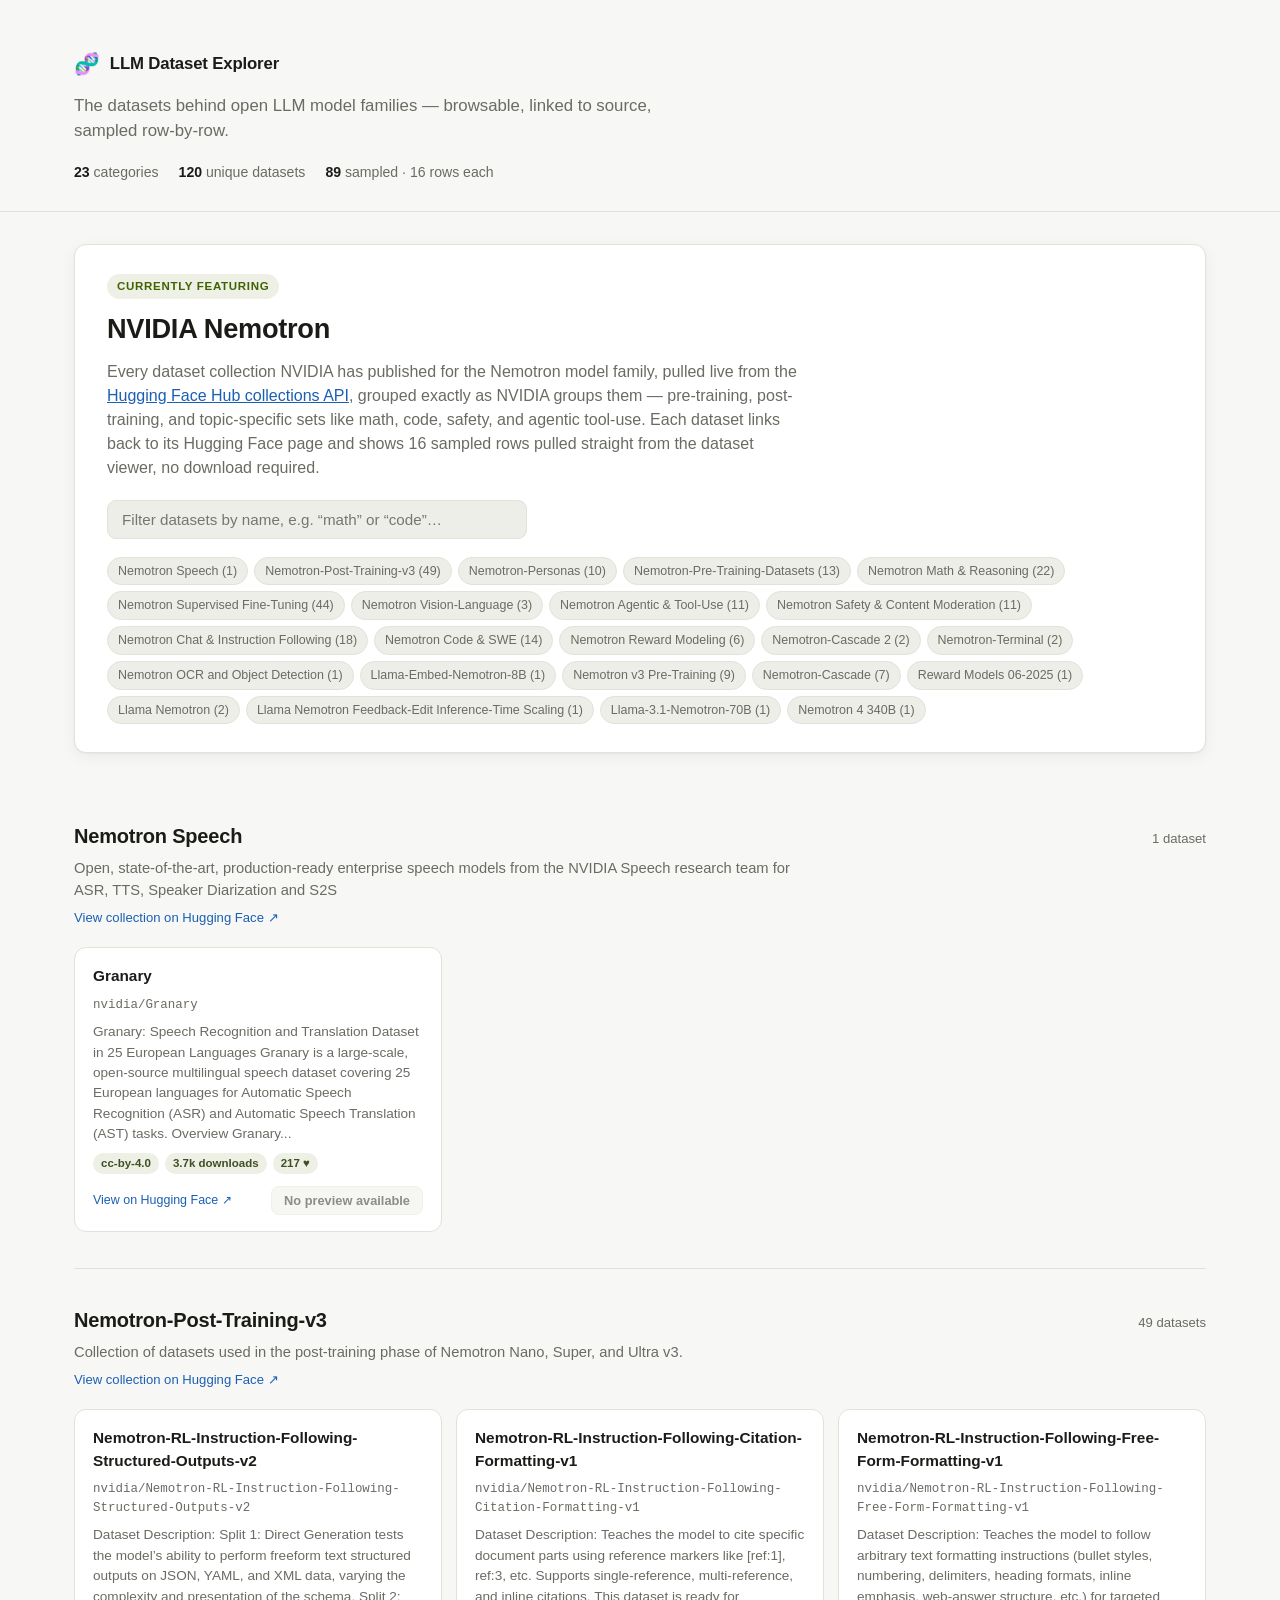
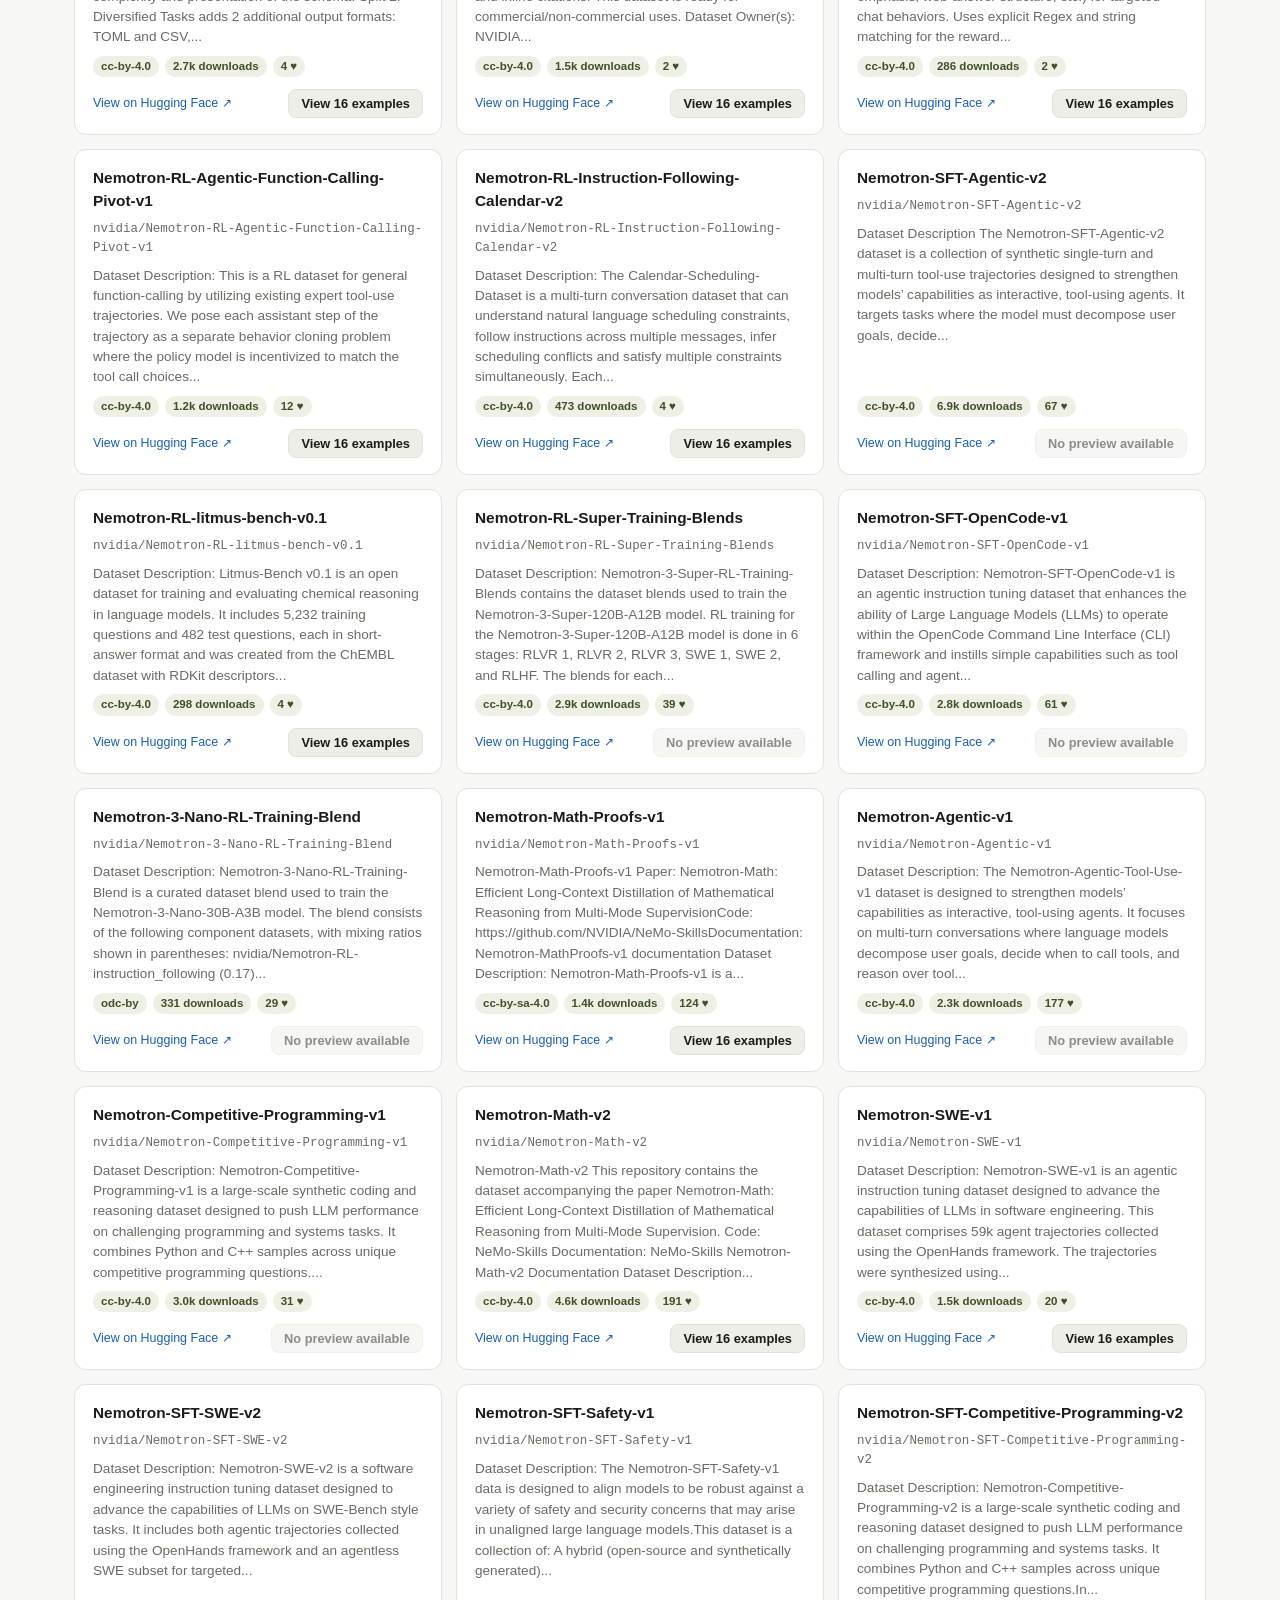
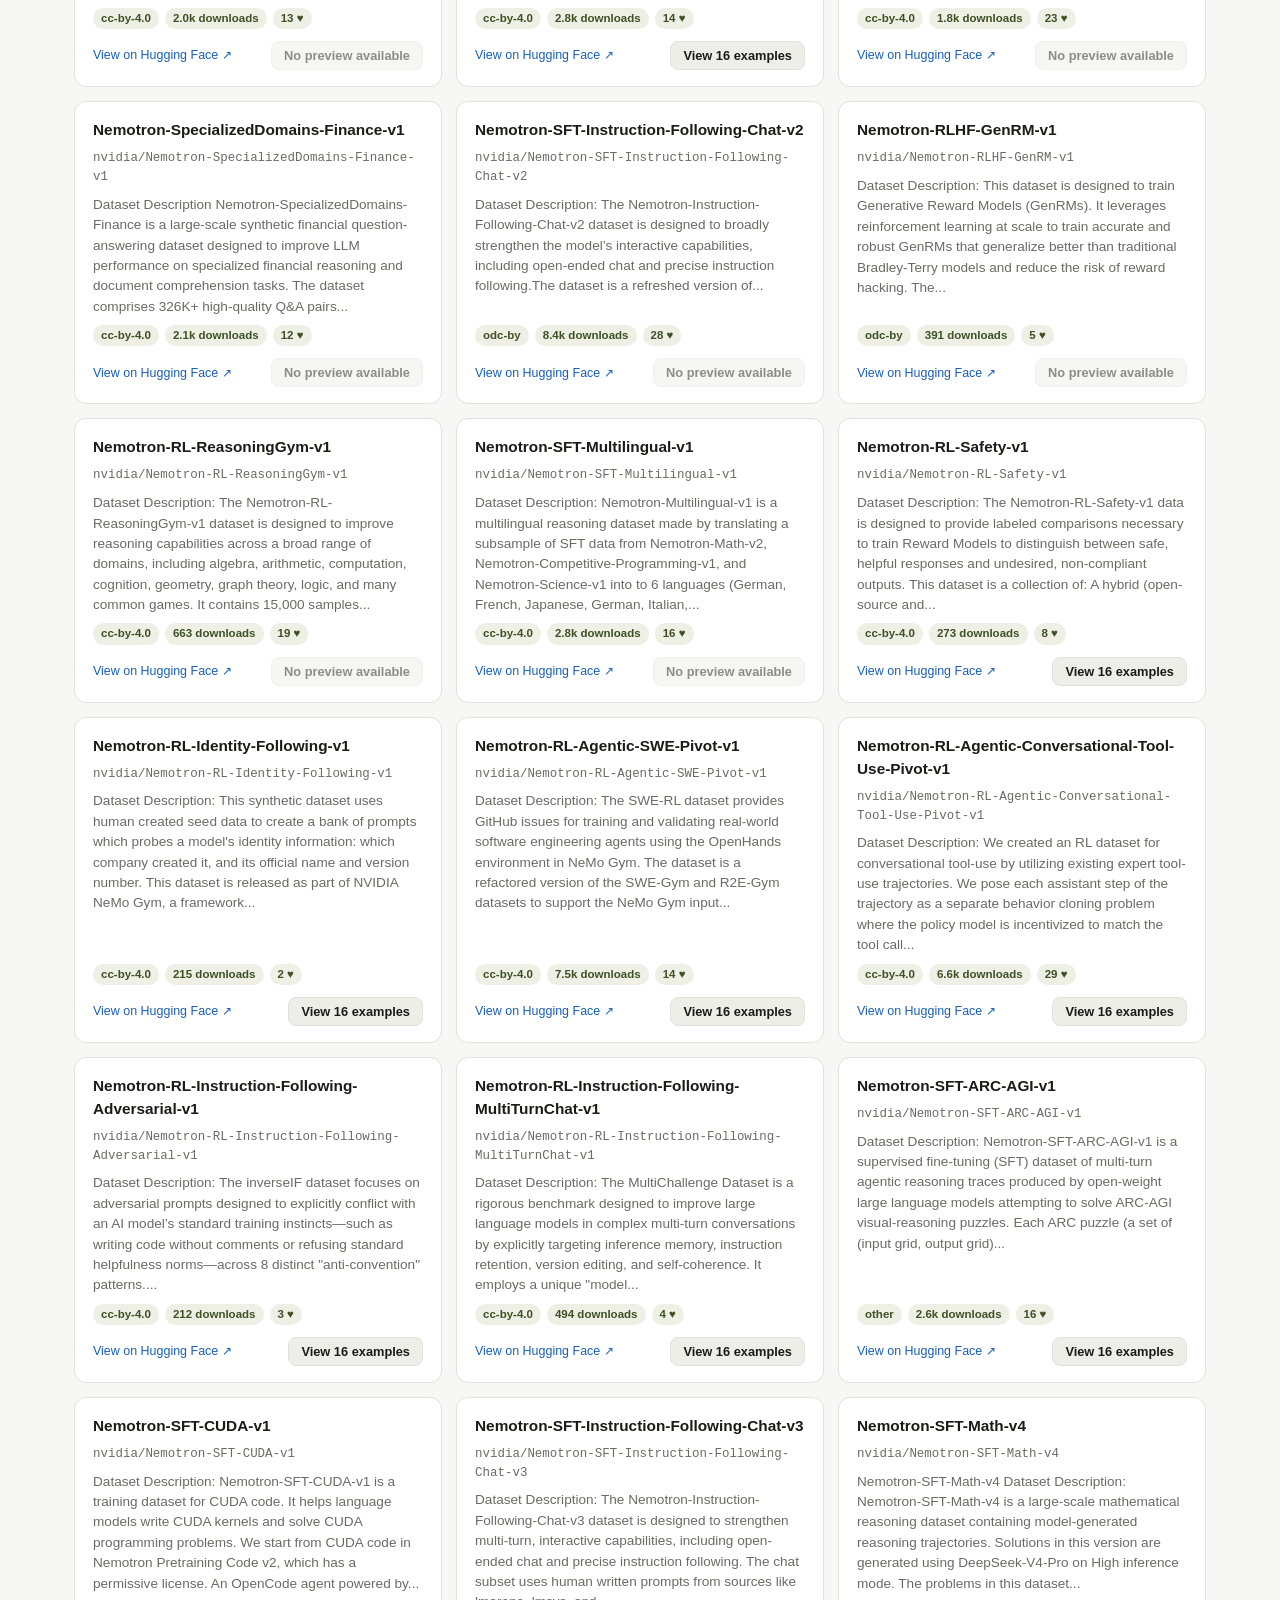
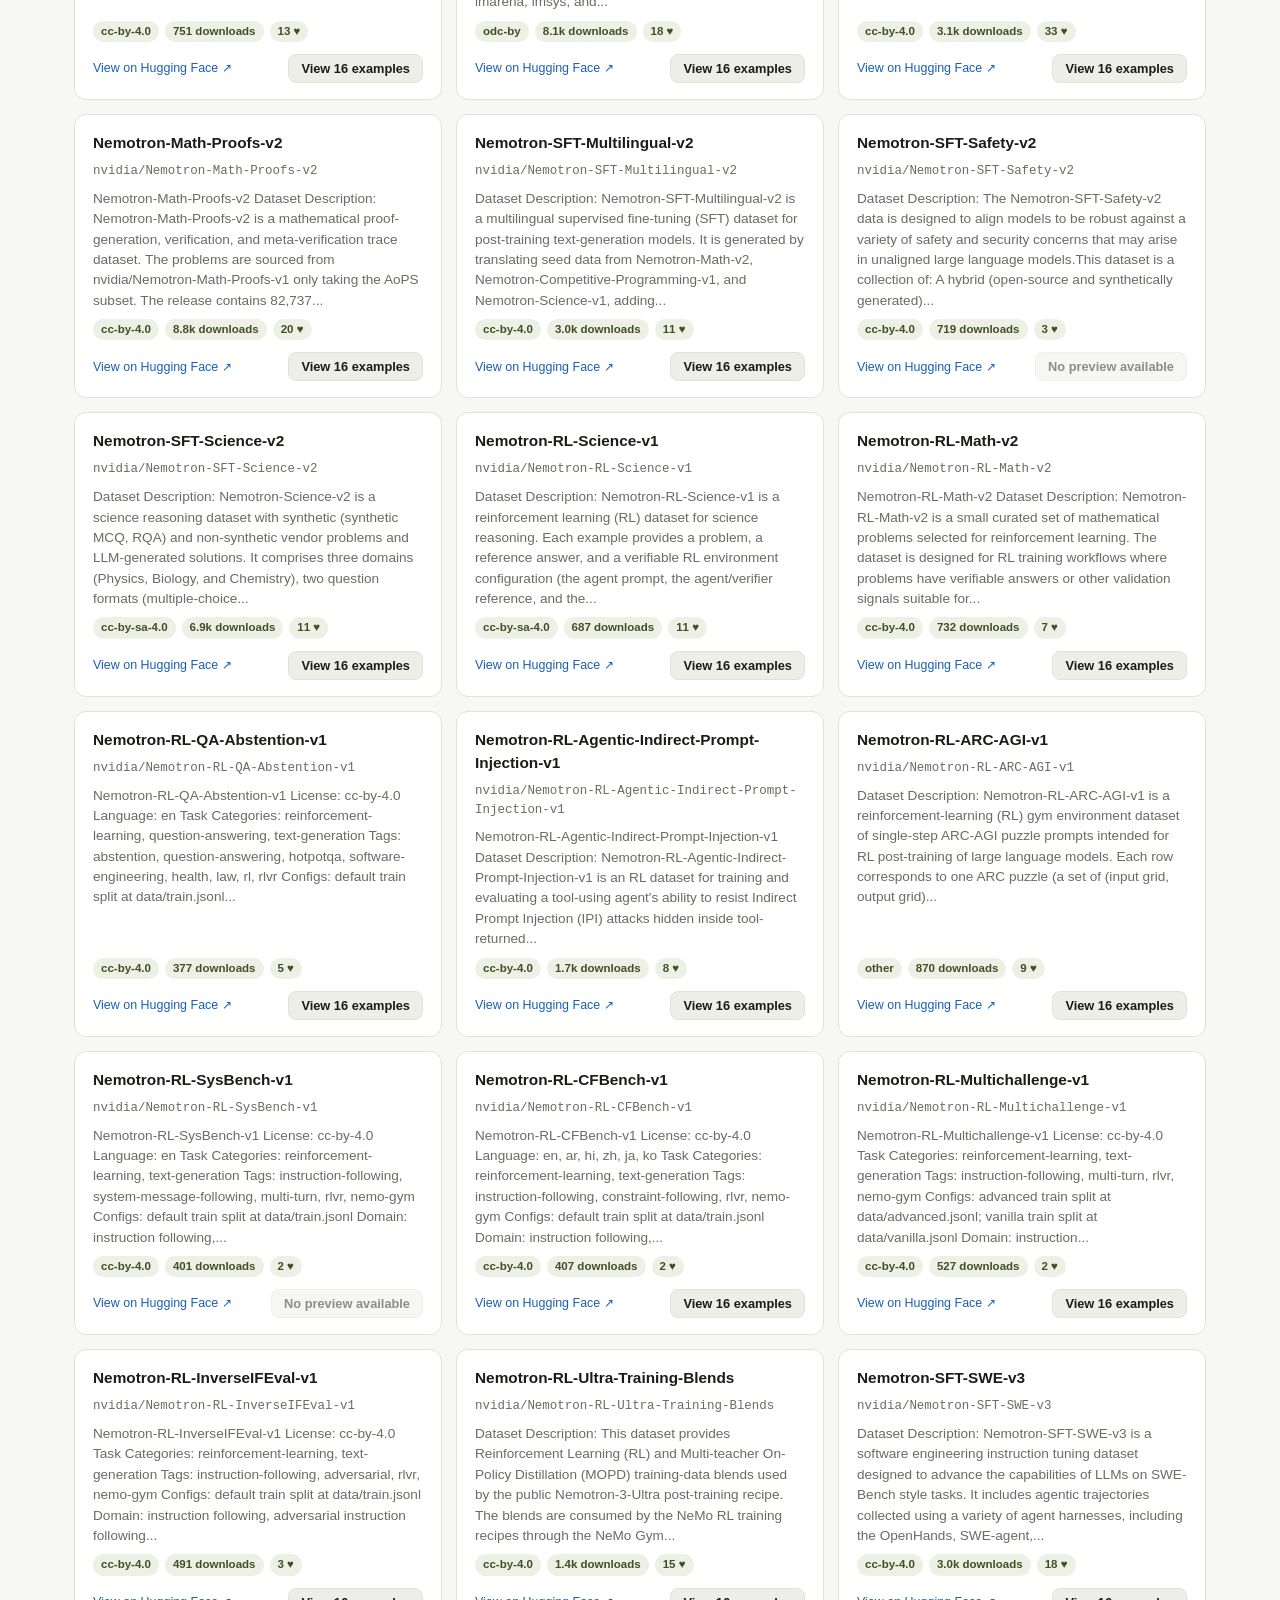
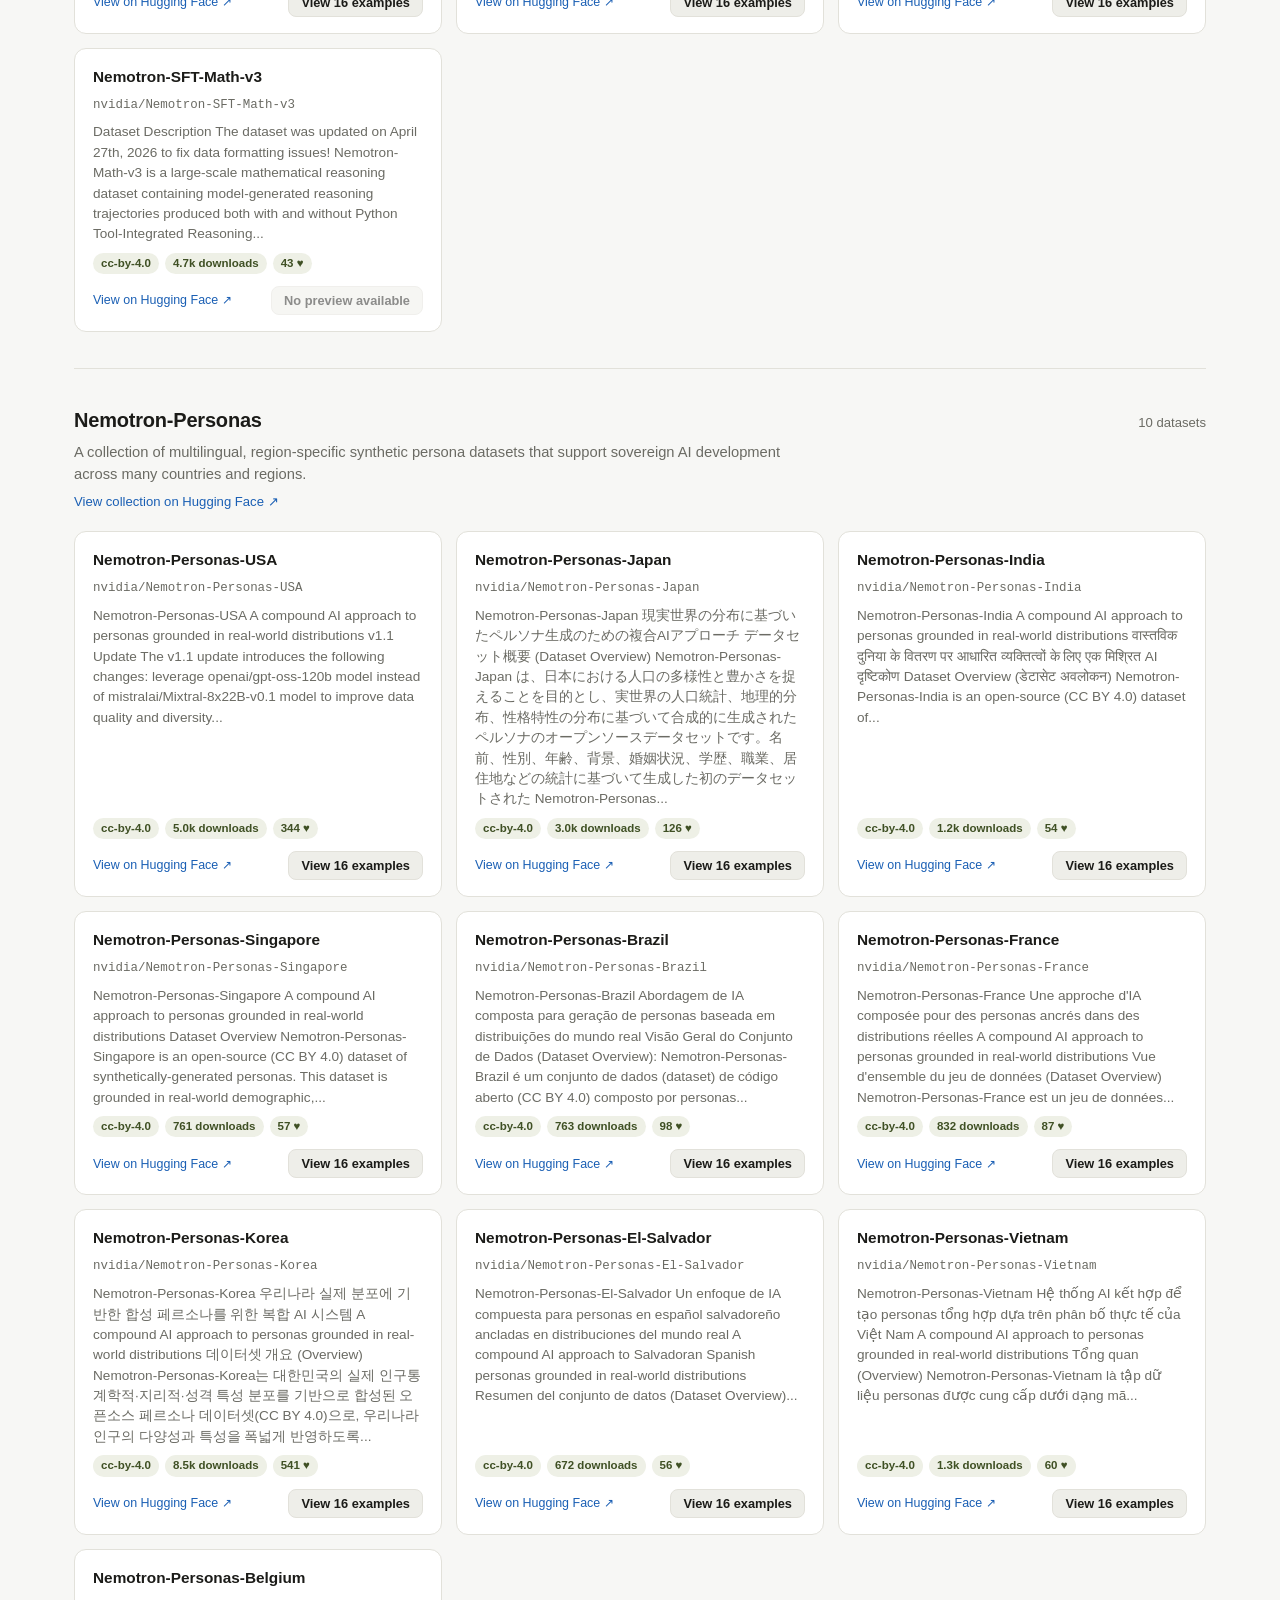
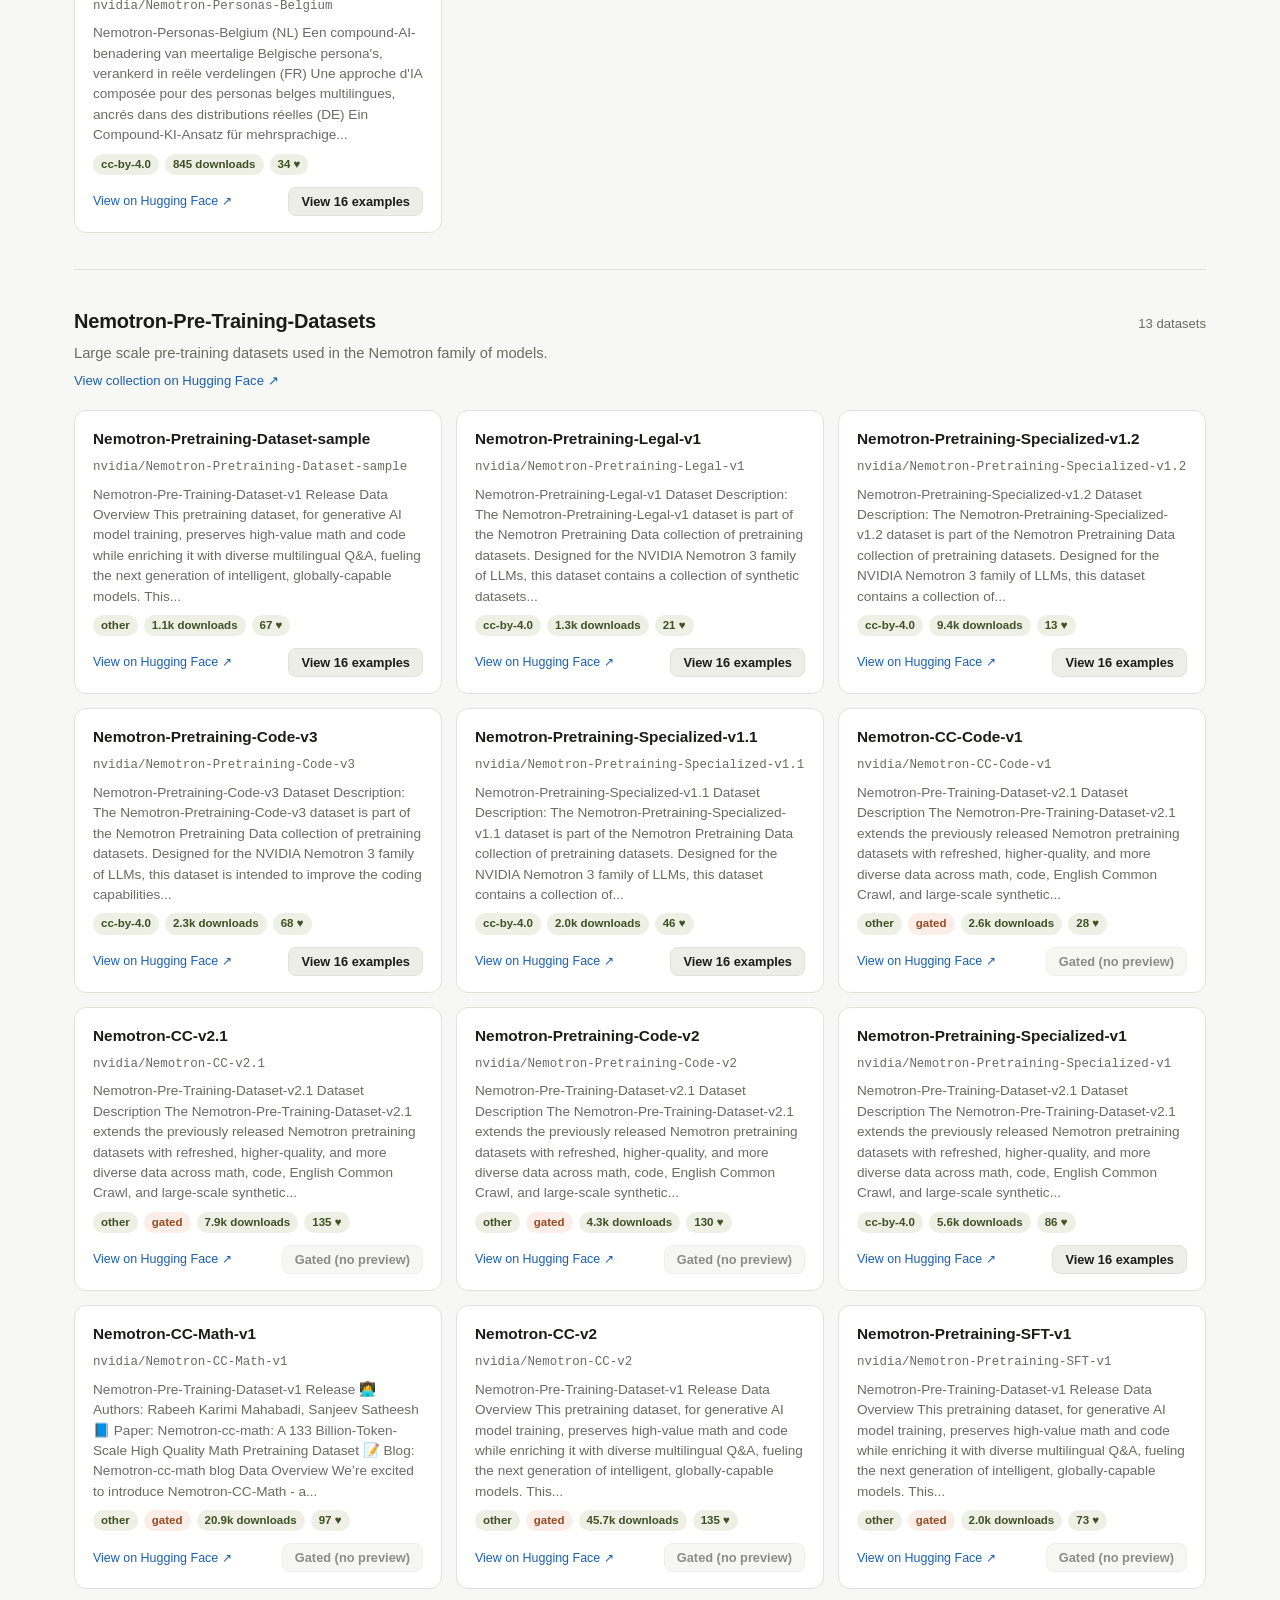
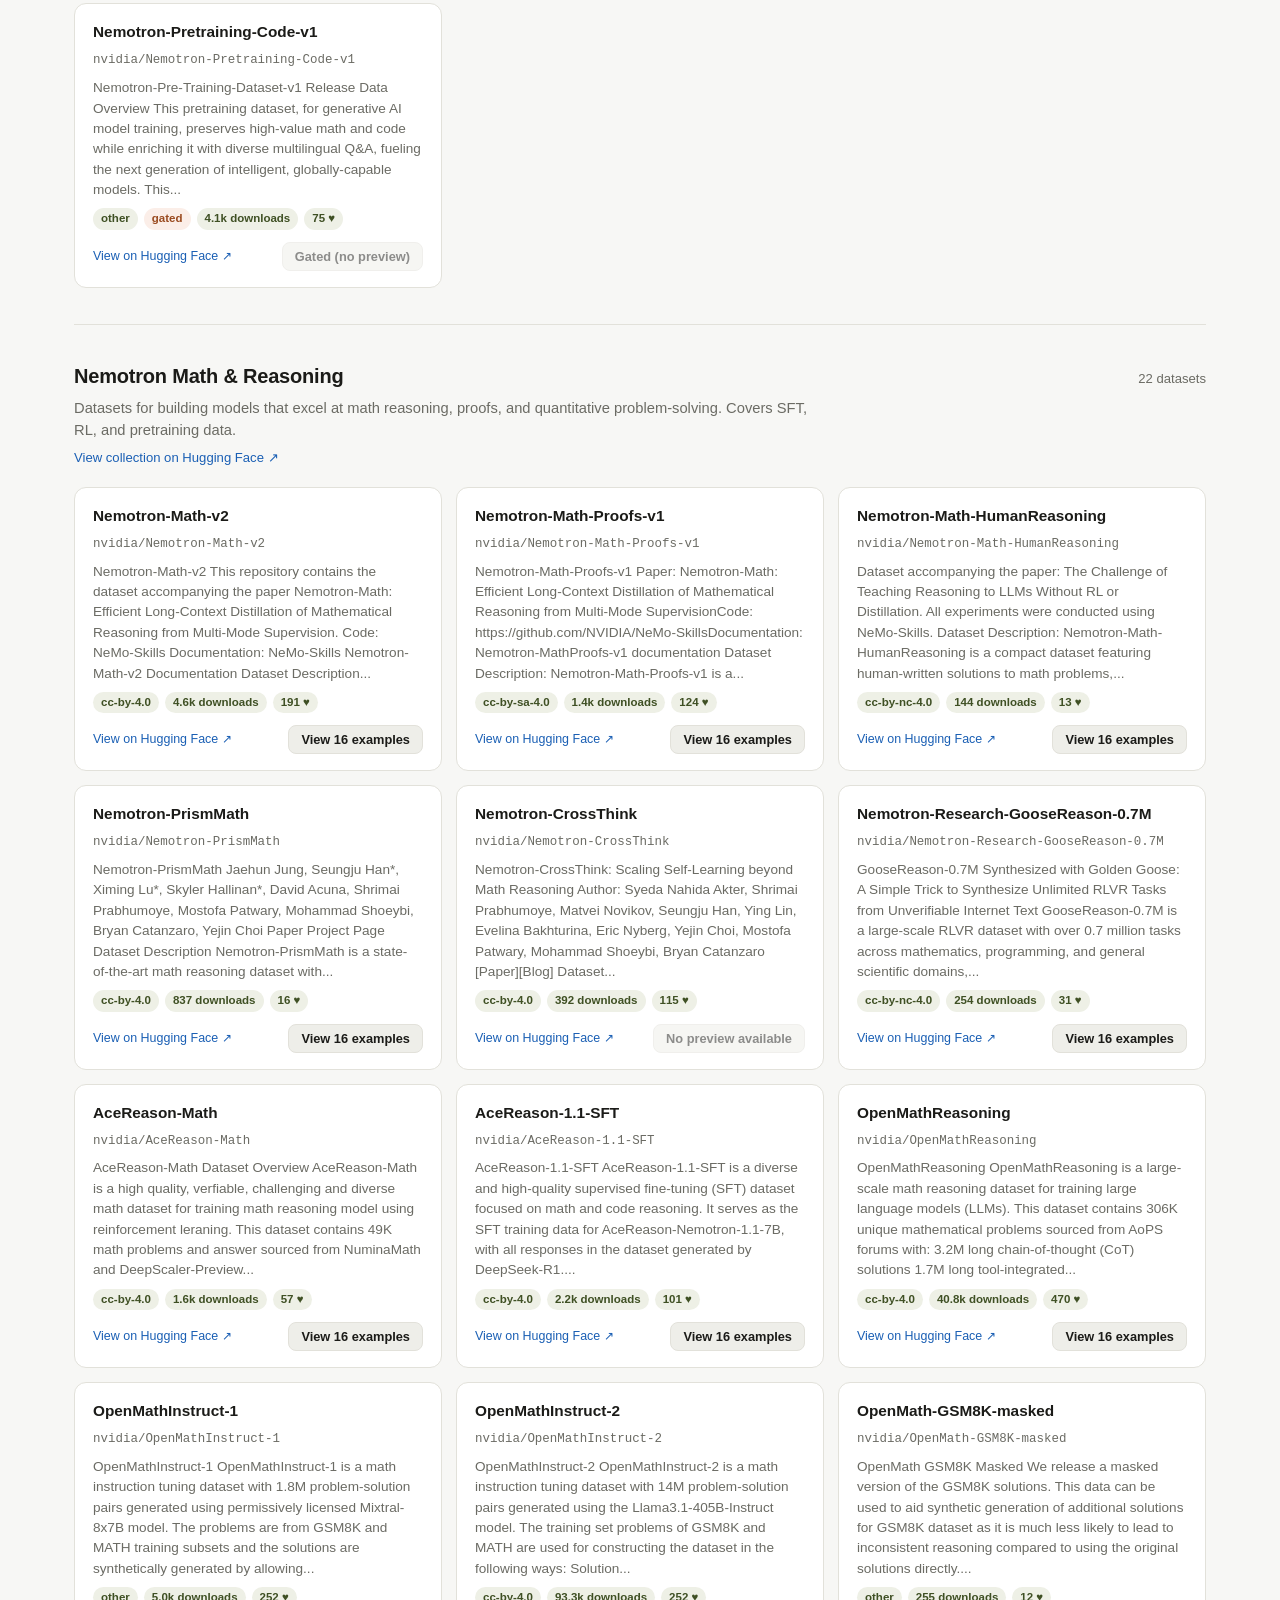
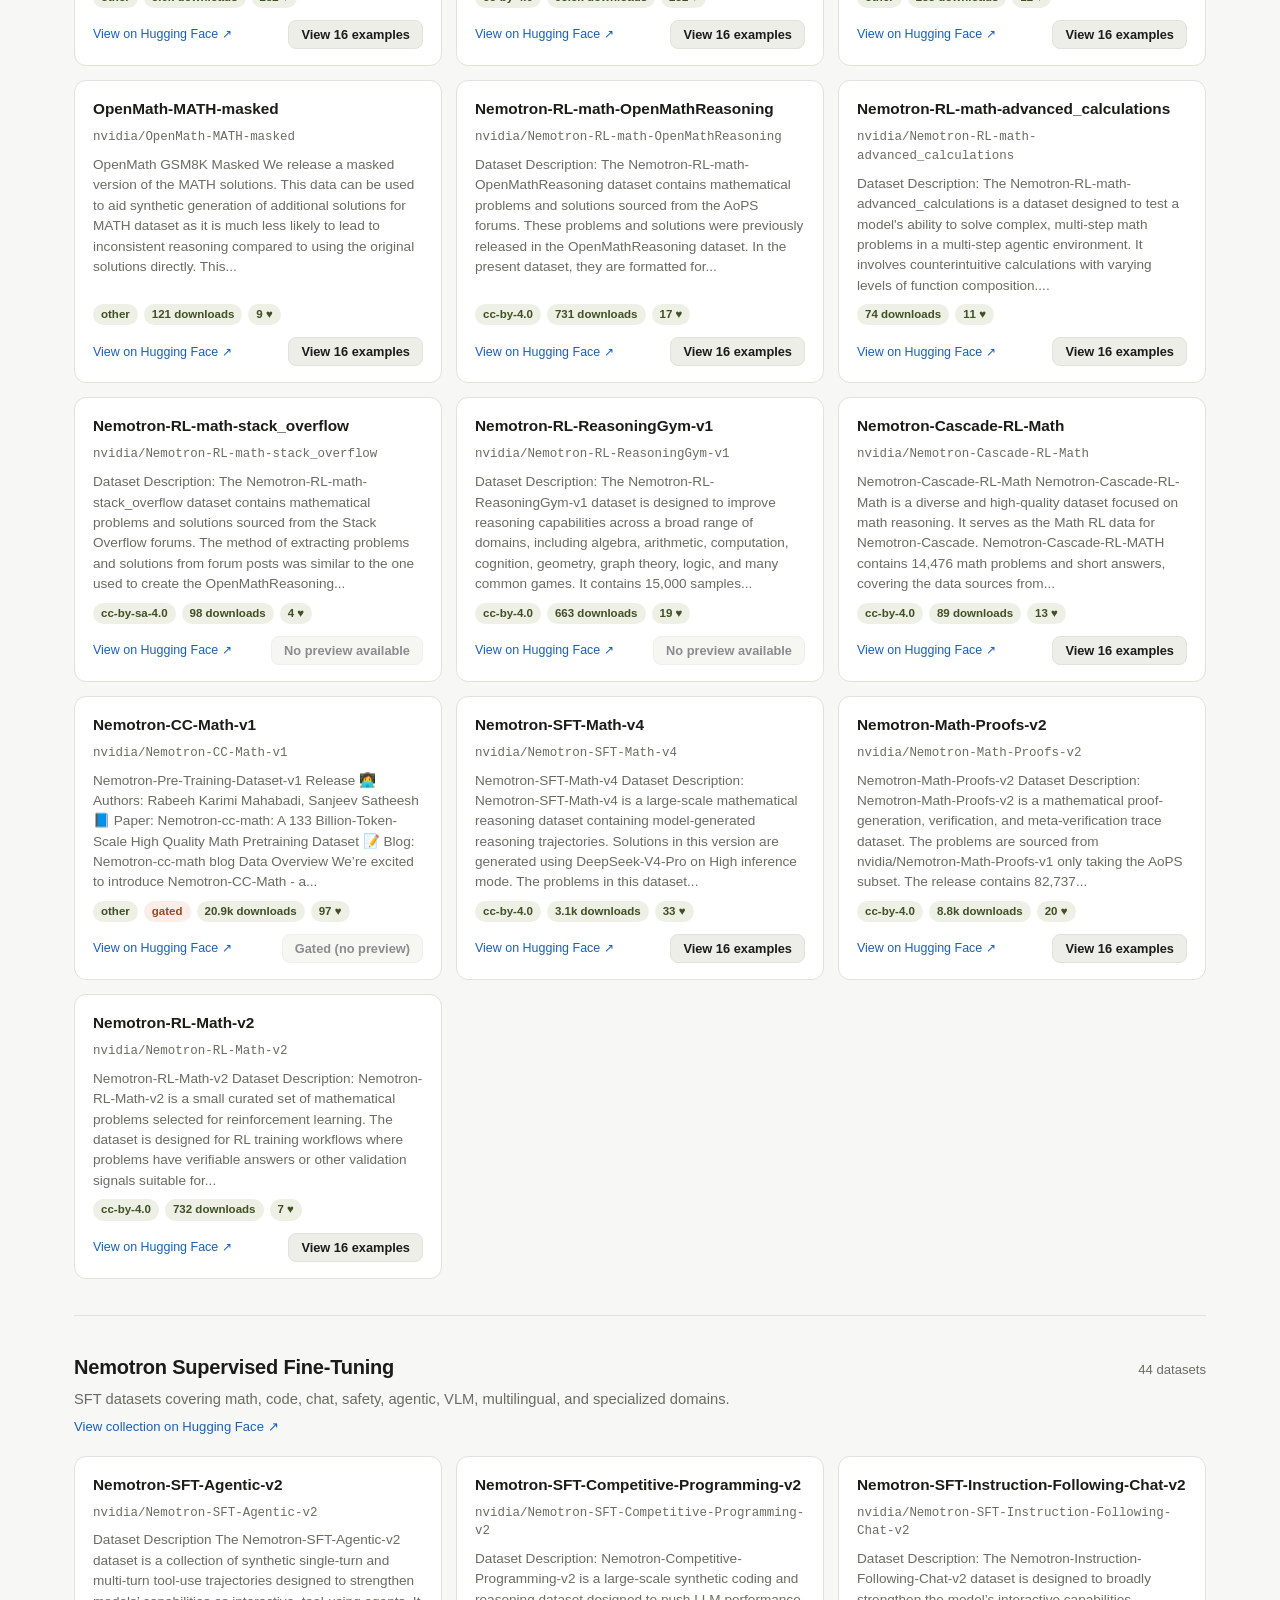
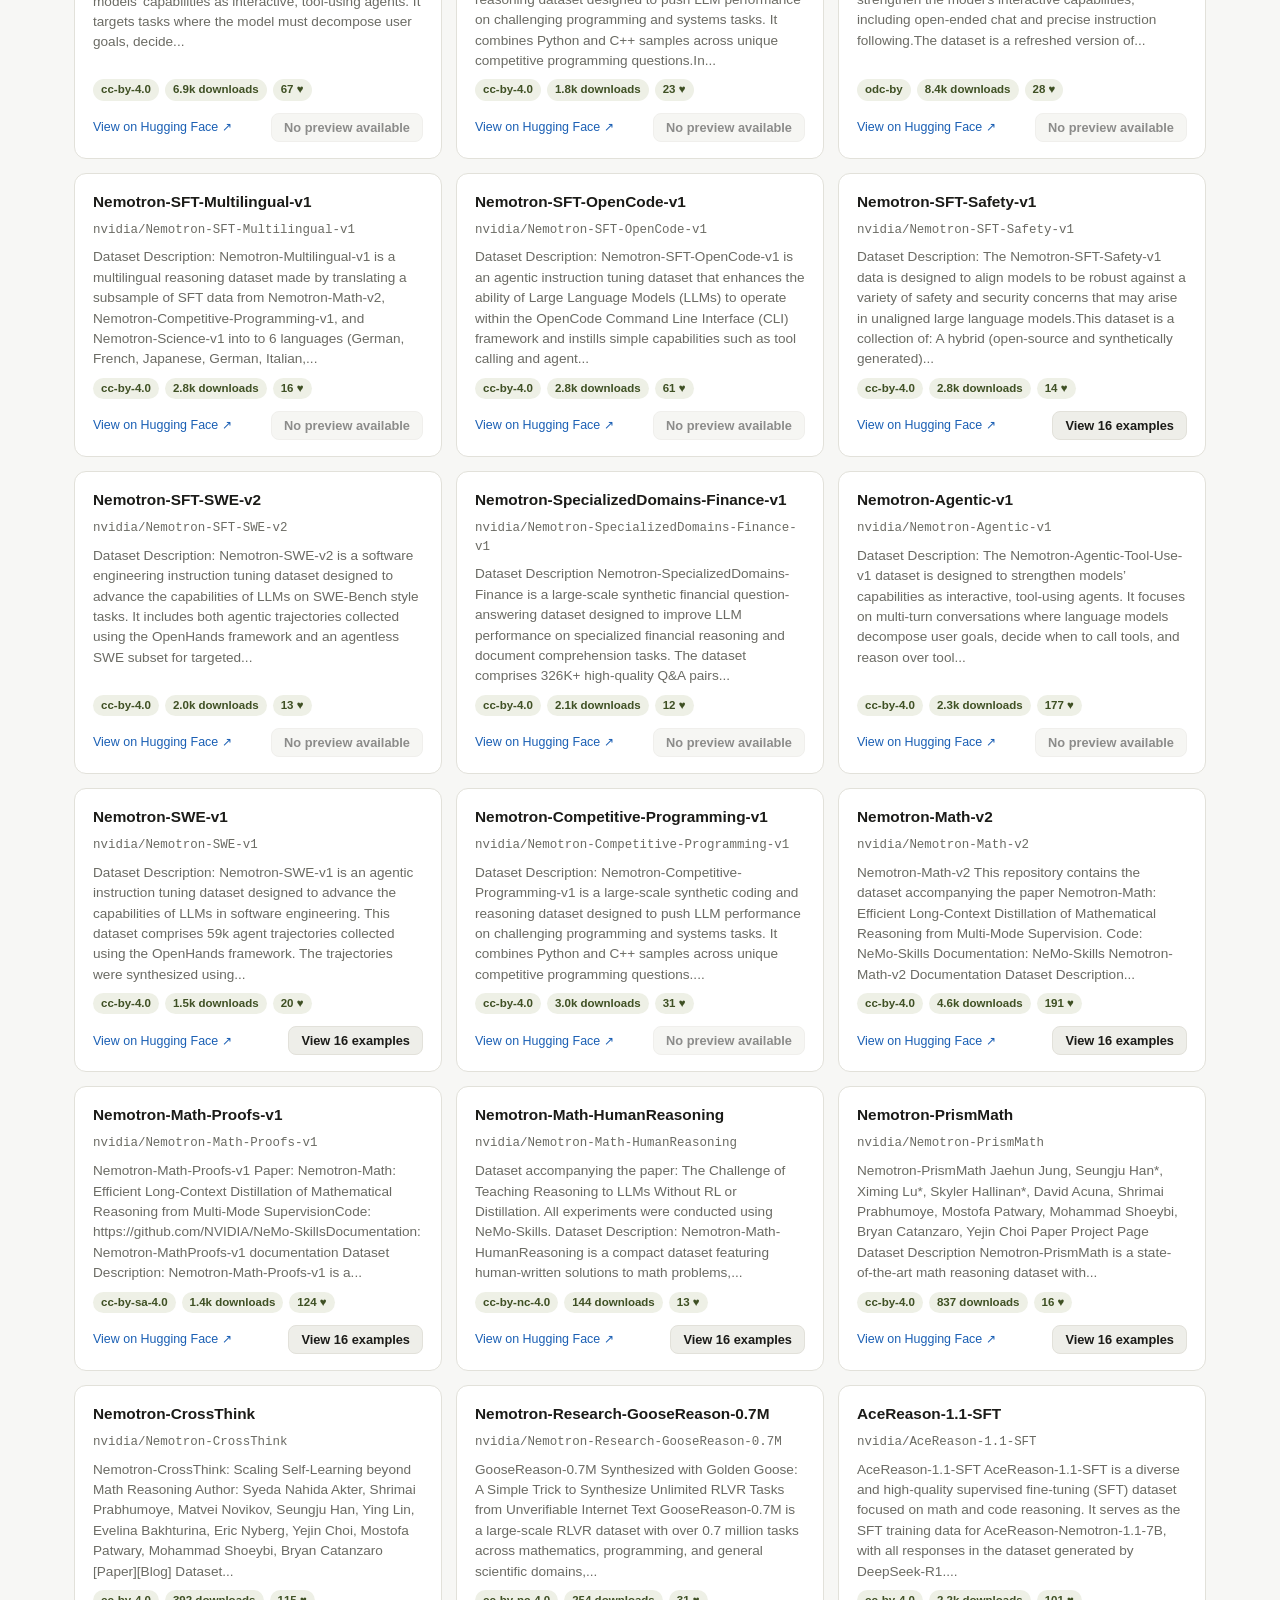
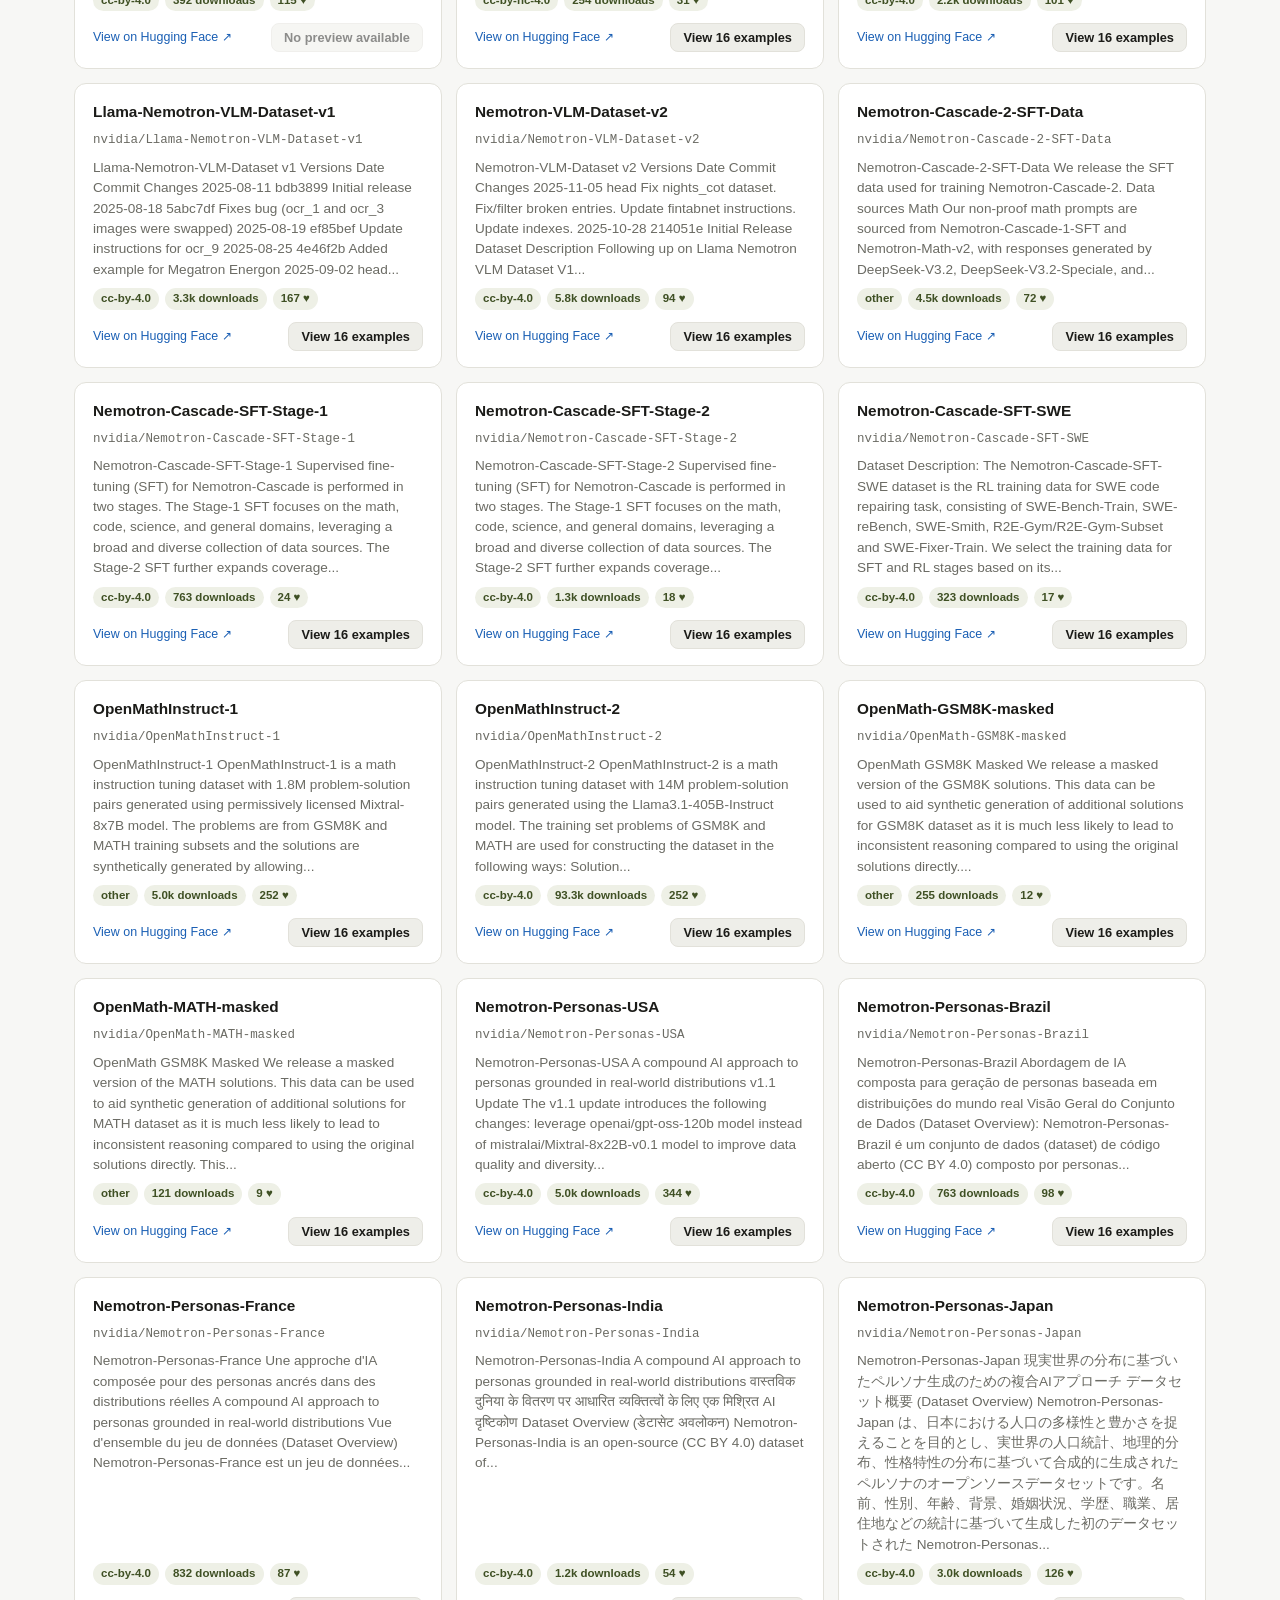
==== index.html @ 5e727361 "Add Nemotron dataset explorer: scraper, sampler, and static landing page Pulls every NVIDIA Nemotron" ====
<!doctype html>
<html lang="en">
<head>
  <meta charset="utf-8" />
  <meta name="viewport" content="width=device-width, initial-scale=1" />
  <title>LLM Dataset Explorer</title>
  <meta name="description" content="Browse and sample the datasets behind open LLM model families, starting with NVIDIA Nemotron." />
  <link rel="icon" href="data:image/svg+xml,<svg xmlns=%22http://www.w3.org/2000/svg%22 viewBox=%220 0 100 100%22><text y=%22.9em%22 font-size=%2290%22>🧬</text></svg>" />
  <link rel="stylesheet" href="style.css" />
</head>
<body>
  <header class="site-header">
    <div class="wrap">
      <div class="brand">
        <span class="brand-mark">🧬</span>
        <span class="brand-name">LLM Dataset Explorer</span>
      </div>
      <p class="tagline">The datasets behind open LLM model families &mdash; browsable, linked to source, sampled row-by-row.</p>
      <div id="stats" class="stats" aria-live="polite"></div>
    </div>
  </header>

  <main class="wrap">
    <section class="intro">
      <div class="intro-card">
        <div class="intro-badge">Currently featuring</div>
        <h1>NVIDIA Nemotron</h1>
        <p>
          Every dataset collection NVIDIA has published for the Nemotron model family, pulled live from the
          <a id="source-link" href="https://huggingface.co/nvidia/collections?search=nemotron" target="_blank" rel="noopener">Hugging Face Hub collections API</a>,
          grouped exactly as NVIDIA groups them &mdash; pre-training, post-training, and topic-specific sets like math, code, safety, and agentic tool-use.
          Each dataset links back to its Hugging Face page and shows 16 sampled rows pulled straight from the dataset viewer, no download required.
        </p>
        <div class="controls">
          <input id="search" type="search" placeholder="Filter datasets by name, e.g. &ldquo;math&rdquo; or &ldquo;code&rdquo;&hellip;" aria-label="Filter datasets" />
        </div>
        <nav id="category-nav" class="category-nav" aria-label="Jump to category"></nav>
      </div>
    </section>

    <section id="categories"></section>
  </main>

  <footer class="site-footer">
    <div class="wrap">
      <p>Data pulled via the Hugging Face Hub API and the <a href="https://datasets-server.huggingface.co" target="_blank" rel="noopener">datasets-server rows API</a>. Sample rows belong to their original dataset authors and licenses &mdash; follow each dataset's link for full terms.</p>
      <p id="generated-at"></p>
    </div>
  </footer>

  <div id="modal-backdrop" class="modal-backdrop" hidden>
    <div id="modal" class="modal" role="dialog" aria-modal="true" aria-labelledby="modal-title">
      <div class="modal-header">
        <h2 id="modal-title"></h2>
        <button id="modal-close" class="icon-btn" aria-label="Close">✕</button>
      </div>
      <div id="modal-body" class="modal-body"></div>
    </div>
  </div>

  <script src="app.js"></script>
</body>
</html>
---- style.css ----
:root {
  --bg: #f7f7f5;
  --bg-elevated: #ffffff;
  --bg-sunken: #eeeee9;
  --text: #1b1b18;
  --text-muted: #6b6b64;
  --border: #e2e1da;
  --accent: #76b900; /* nvidia green, used sparingly */
  --accent-ink: #3f6300;
  --link: #1a5fb4;
  --code-bg: #f1f0ea;
  --shadow: 0 1px 2px rgba(20, 20, 15, 0.04), 0 4px 16px rgba(20, 20, 15, 0.05);
  --radius: 12px;
  --badge-bg: #eef0e6;
  --badge-text: #3f5024;
  --gated-bg: #fbeee8;
  --gated-text: #9a4a1f;
  --font: -apple-system, BlinkMacSystemFont, "Segoe UI", Inter, Roboto, Helvetica, Arial, sans-serif;
  --mono: ui-monospace, SFMono-Regular, "SF Mono", Menlo, Consolas, monospace;
}

@media (prefers-color-scheme: dark) {
  :root {
    --bg: #16171a;
    --bg-elevated: #1e2023;
    --bg-sunken: #131416;
    --text: #edeeec;
    --text-muted: #a2a5a1;
    --border: #2c2e32;
    --accent: #8fd63c;
    --accent-ink: #b6f06a;
    --link: #7db4f0;
    --code-bg: #131416;
    --shadow: 0 1px 2px rgba(0, 0, 0, 0.3), 0 4px 20px rgba(0, 0, 0, 0.35);
    --badge-bg: #23281c;
    --badge-text: #b6d98a;
    --gated-bg: #2c2019;
    --gated-text: #e0a17a;
  }
}

* { box-sizing: border-box; }

html { color-scheme: light dark; }

body {
  margin: 0;
  font-family: var(--font);
  background: var(--bg);
  color: var(--text);
  line-height: 1.5;
  -webkit-font-smoothing: antialiased;
}

.wrap {
  max-width: 1180px;
  margin: 0 auto;
  padding: 0 24px;
}

a { color: var(--link); }

/* Header */

.site-header {
  padding: 48px 0 28px;
  border-bottom: 1px solid var(--border);
}

.brand {
  display: flex;
  align-items: center;
  gap: 10px;
  font-weight: 700;
  font-size: 1.05rem;
  letter-spacing: -0.01em;
}

.brand-mark { font-size: 1.3rem; }

.tagline {
  margin: 14px 0 0;
  max-width: 640px;
  color: var(--text-muted);
  font-size: 1.05rem;
}

.stats {
  margin-top: 18px;
  display: flex;
  gap: 20px;
  flex-wrap: wrap;
  font-size: 0.88rem;
  color: var(--text-muted);
}

.stats strong { color: var(--text); font-weight: 650; }

/* Intro card */

.intro { padding: 32px 0 8px; }

.intro-card {
  background: var(--bg-elevated);
  border: 1px solid var(--border);
  border-radius: var(--radius);
  padding: 28px 32px;
  box-shadow: var(--shadow);
}

.intro-badge {
  display: inline-block;
  font-size: 0.72rem;
  font-weight: 700;
  text-transform: uppercase;
  letter-spacing: 0.06em;
  color: var(--accent-ink);
  background: var(--badge-bg);
  padding: 4px 10px;
  border-radius: 999px;
  margin-bottom: 10px;
}

.intro-card h1 {
  margin: 0 0 10px;
  font-size: 1.7rem;
  letter-spacing: -0.01em;
}

.intro-card p {
  margin: 0 0 20px;
  color: var(--text-muted);
  max-width: 78ch;
}

.controls { margin-bottom: 18px; }

#search {
  width: 100%;
  max-width: 420px;
  padding: 10px 14px;
  border-radius: 9px;
  border: 1px solid var(--border);
  background: var(--bg-sunken);
  color: var(--text);
  font-size: 0.95rem;
}

#search:focus {
  outline: 2px solid var(--accent);
  outline-offset: 1px;
}

.category-nav {
  display: flex;
  flex-wrap: wrap;
  gap: 6px;
}

.category-nav a {
  font-size: 0.78rem;
  color: var(--text-muted);
  text-decoration: none;
  background: var(--bg-sunken);
  border: 1px solid var(--border);
  padding: 4px 10px;
  border-radius: 999px;
}

.category-nav a:hover { color: var(--text); border-color: var(--accent); }

/* Categories */

#categories { padding: 24px 0 60px; }

.category {
  padding: 36px 0;
  border-bottom: 1px solid var(--border);
  scroll-margin-top: 20px;
}

.category:last-child { border-bottom: none; }

.category-head {
  display: flex;
  align-items: baseline;
  justify-content: space-between;
  gap: 16px;
  flex-wrap: wrap;
  margin-bottom: 6px;
}

.category-head h2 {
  margin: 0;
  font-size: 1.25rem;
  letter-spacing: -0.01em;
}

.category-count {
  font-size: 0.82rem;
  color: var(--text-muted);
  white-space: nowrap;
}

.category-desc {
  margin: 6px 0 4px;
  color: var(--text-muted);
  font-size: 0.92rem;
  max-width: 90ch;
}

.category-link {
  font-size: 0.82rem;
  text-decoration: none;
}

.dataset-grid {
  margin-top: 18px;
  display: grid;
  grid-template-columns: repeat(auto-fill, minmax(280px, 1fr));
  gap: 14px;
}

.dataset-card {
  background: var(--bg-elevated);
  border: 1px solid var(--border);
  border-radius: var(--radius);
  padding: 16px 18px;
  display: flex;
  flex-direction: column;
  gap: 8px;
}

.dataset-card-title {
  font-weight: 650;
  font-size: 0.96rem;
  word-break: break-word;
}

.dataset-card-title a { text-decoration: none; color: var(--text); }
.dataset-card-title a:hover { color: var(--link); }

.dataset-owner {
  font-size: 0.78rem;
  color: var(--text-muted);
  font-family: var(--mono);
}

.dataset-desc {
  font-size: 0.85rem;
  color: var(--text-muted);
  flex-grow: 1;
}

.badges {
  display: flex;
  flex-wrap: wrap;
  gap: 6px;
  font-size: 0.72rem;
}

.badge {
  background: var(--badge-bg);
  color: var(--badge-text);
  padding: 2px 8px;
  border-radius: 999px;
  font-weight: 600;
  white-space: nowrap;
}

.badge.gated { background: var(--gated-bg); color: var(--gated-text); }

.card-actions {
  display: flex;
  justify-content: space-between;
  align-items: center;
  margin-top: 4px;
}

.card-actions a {
  font-size: 0.78rem;
  text-decoration: none;
}

.view-samples-btn {
  font-size: 0.8rem;
  font-weight: 600;
  padding: 6px 12px;
  border-radius: 8px;
  border: 1px solid var(--border);
  background: var(--bg-sunken);
  color: var(--text);
  cursor: pointer;
}

.view-samples-btn:hover { border-color: var(--accent); }
.view-samples-btn:disabled { opacity: 0.5; cursor: not-allowed; }

/* Footer */

.site-footer {
  border-top: 1px solid var(--border);
  padding: 24px 0 48px;
  color: var(--text-muted);
  font-size: 0.8rem;
}

.site-footer p { margin: 4px 0; }

/* Modal */

.modal-backdrop {
  position: fixed;
  inset: 0;
  background: rgba(10, 10, 8, 0.55);
  display: flex;
  align-items: flex-start;
  justify-content: center;
  padding: 40px 16px;
  z-index: 50;
  overflow-y: auto;
}

.modal-backdrop[hidden] { display: none; }

.modal {
  background: var(--bg-elevated);
  border-radius: var(--radius);
  max-width: 880px;
  width: 100%;
  box-shadow: var(--shadow);
  border: 1px solid var(--border);
}

.modal-header {
  display: flex;
  align-items: center;
  justify-content: space-between;
  padding: 18px 22px;
  border-bottom: 1px solid var(--border);
  position: sticky;
  top: 0;
  background: var(--bg-elevated);
  border-radius: var(--radius) var(--radius) 0 0;
}

.modal-header h2 {
  margin: 0;
  font-size: 1.02rem;
  font-family: var(--mono);
  word-break: break-word;
}

.icon-btn {
  background: none;
  border: none;
  font-size: 1.1rem;
  color: var(--text-muted);
  cursor: pointer;
  padding: 4px 8px;
  border-radius: 6px;
}

.icon-btn:hover { background: var(--bg-sunken); color: var(--text); }

.modal-body {
  padding: 20px 22px 26px;
  max-height: 72vh;
  overflow-y: auto;
}

.modal-meta {
  font-size: 0.82rem;
  color: var(--text-muted);
  margin-bottom: 16px;
}

.example {
  border: 1px solid var(--border);
  border-radius: 10px;
  margin-bottom: 12px;
  overflow: hidden;
}

.example-head {
  background: var(--bg-sunken);
  padding: 6px 12px;
  font-size: 0.75rem;
  font-weight: 700;
  color: var(--text-muted);
}

.example-body { padding: 10px 14px; }

.field { margin-bottom: 8px; }
.field:last-child { margin-bottom: 0; }

.field-key {
  font-family: var(--mono);
  font-size: 0.74rem;
  color: var(--accent-ink);
  font-weight: 700;
  margin-bottom: 2px;
}

.field-value {
  font-size: 0.86rem;
  white-space: pre-wrap;
  word-break: break-word;
}

.field-value.mono {
  font-family: var(--mono);
  background: var(--code-bg);
  padding: 8px 10px;
  border-radius: 6px;
  font-size: 0.78rem;
  overflow-x: auto;
}

.expand-toggle {
  background: none;
  border: none;
  color: var(--link);
  font-size: 0.78rem;
  cursor: pointer;
  padding: 4px 0 0;
  display: block;
}

.loading, .empty-state {
  color: var(--text-muted);
  font-size: 0.9rem;
  padding: 12px 0;
}

.status-note {
  font-size: 0.78rem;
  color: var(--text-muted);
}
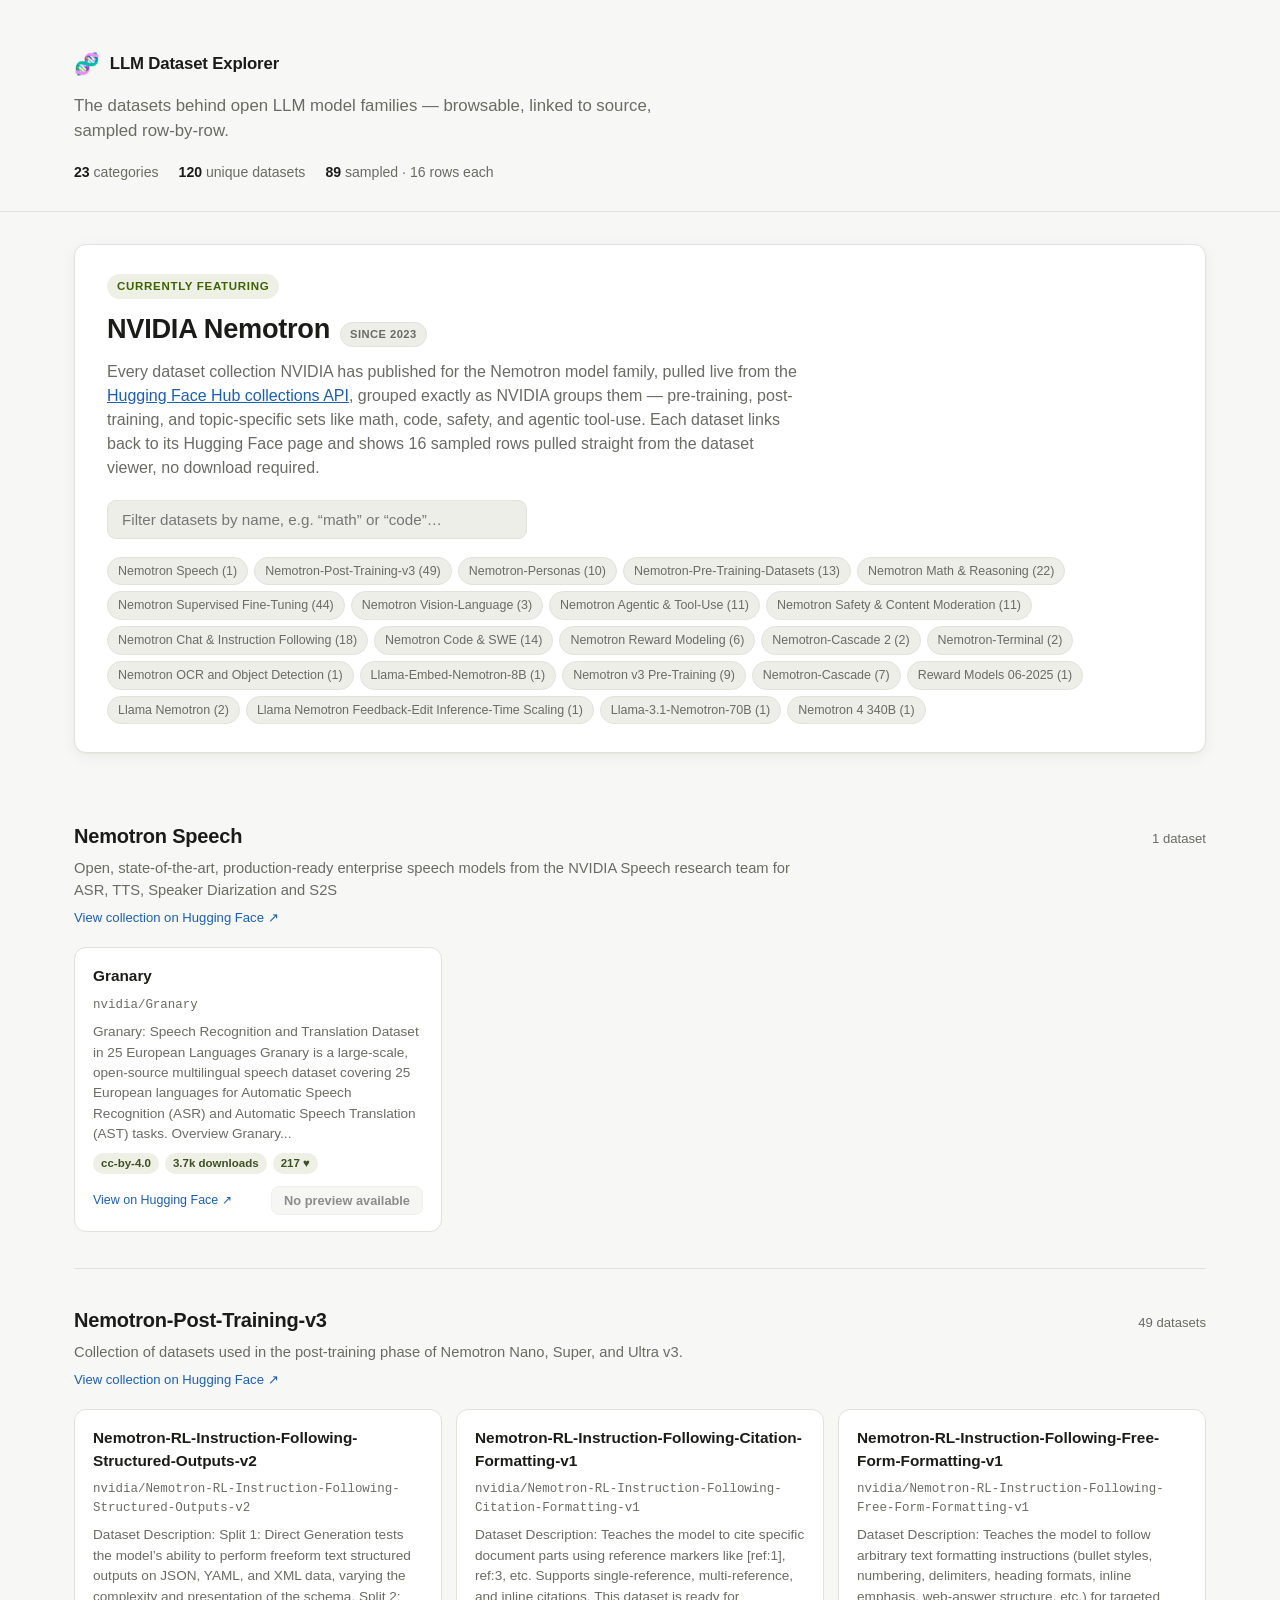
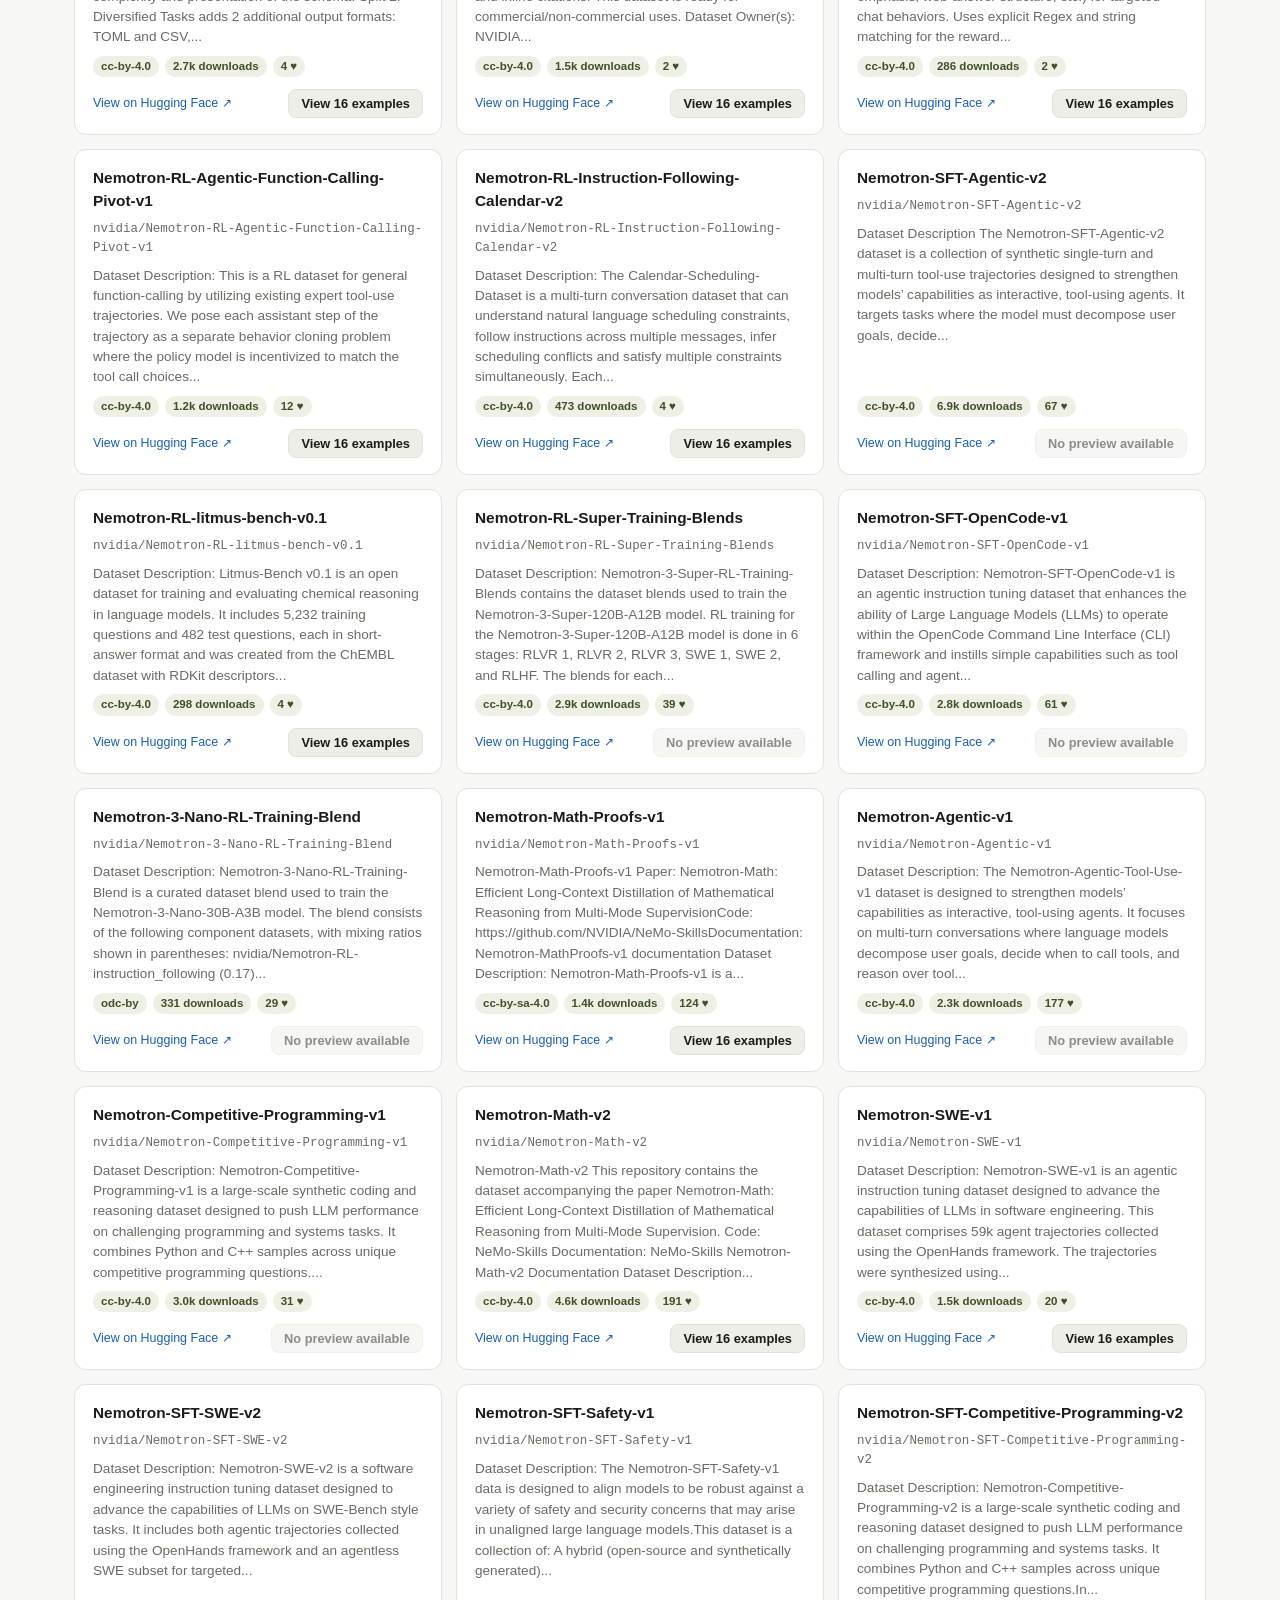
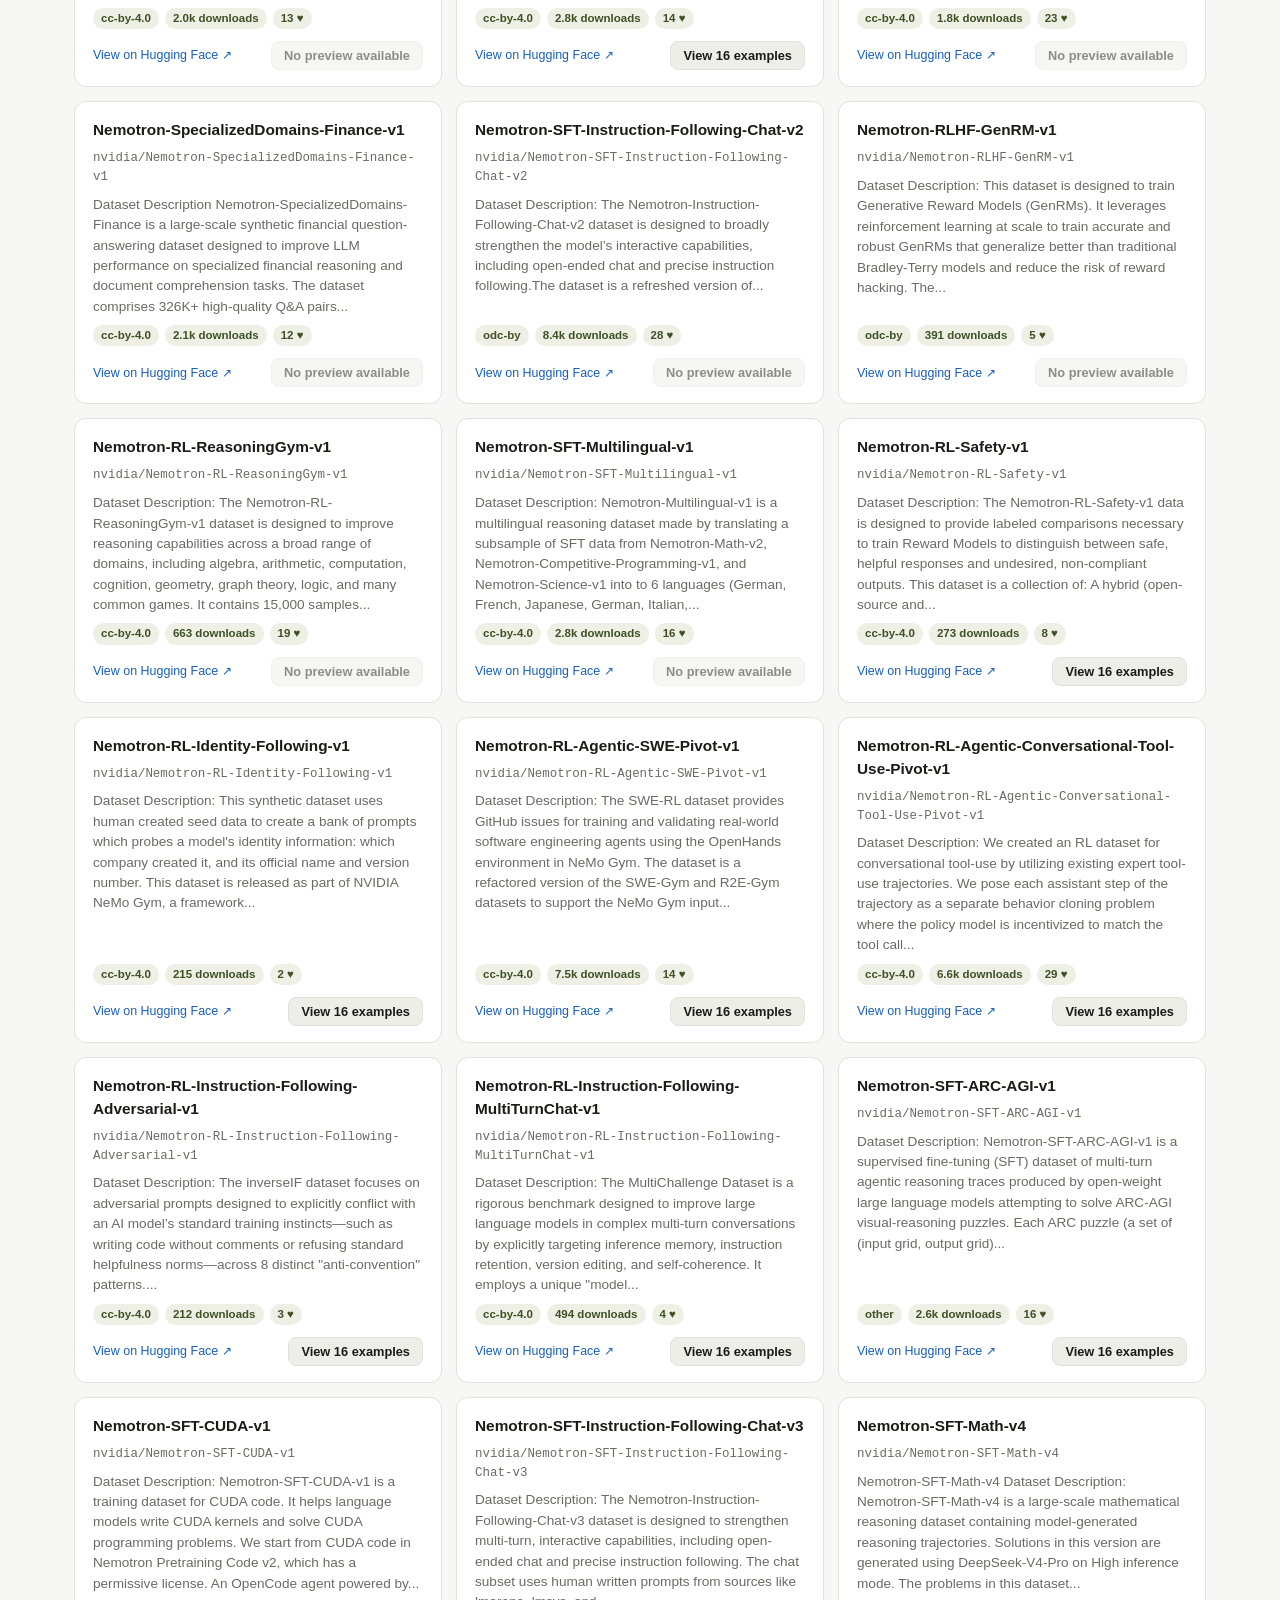
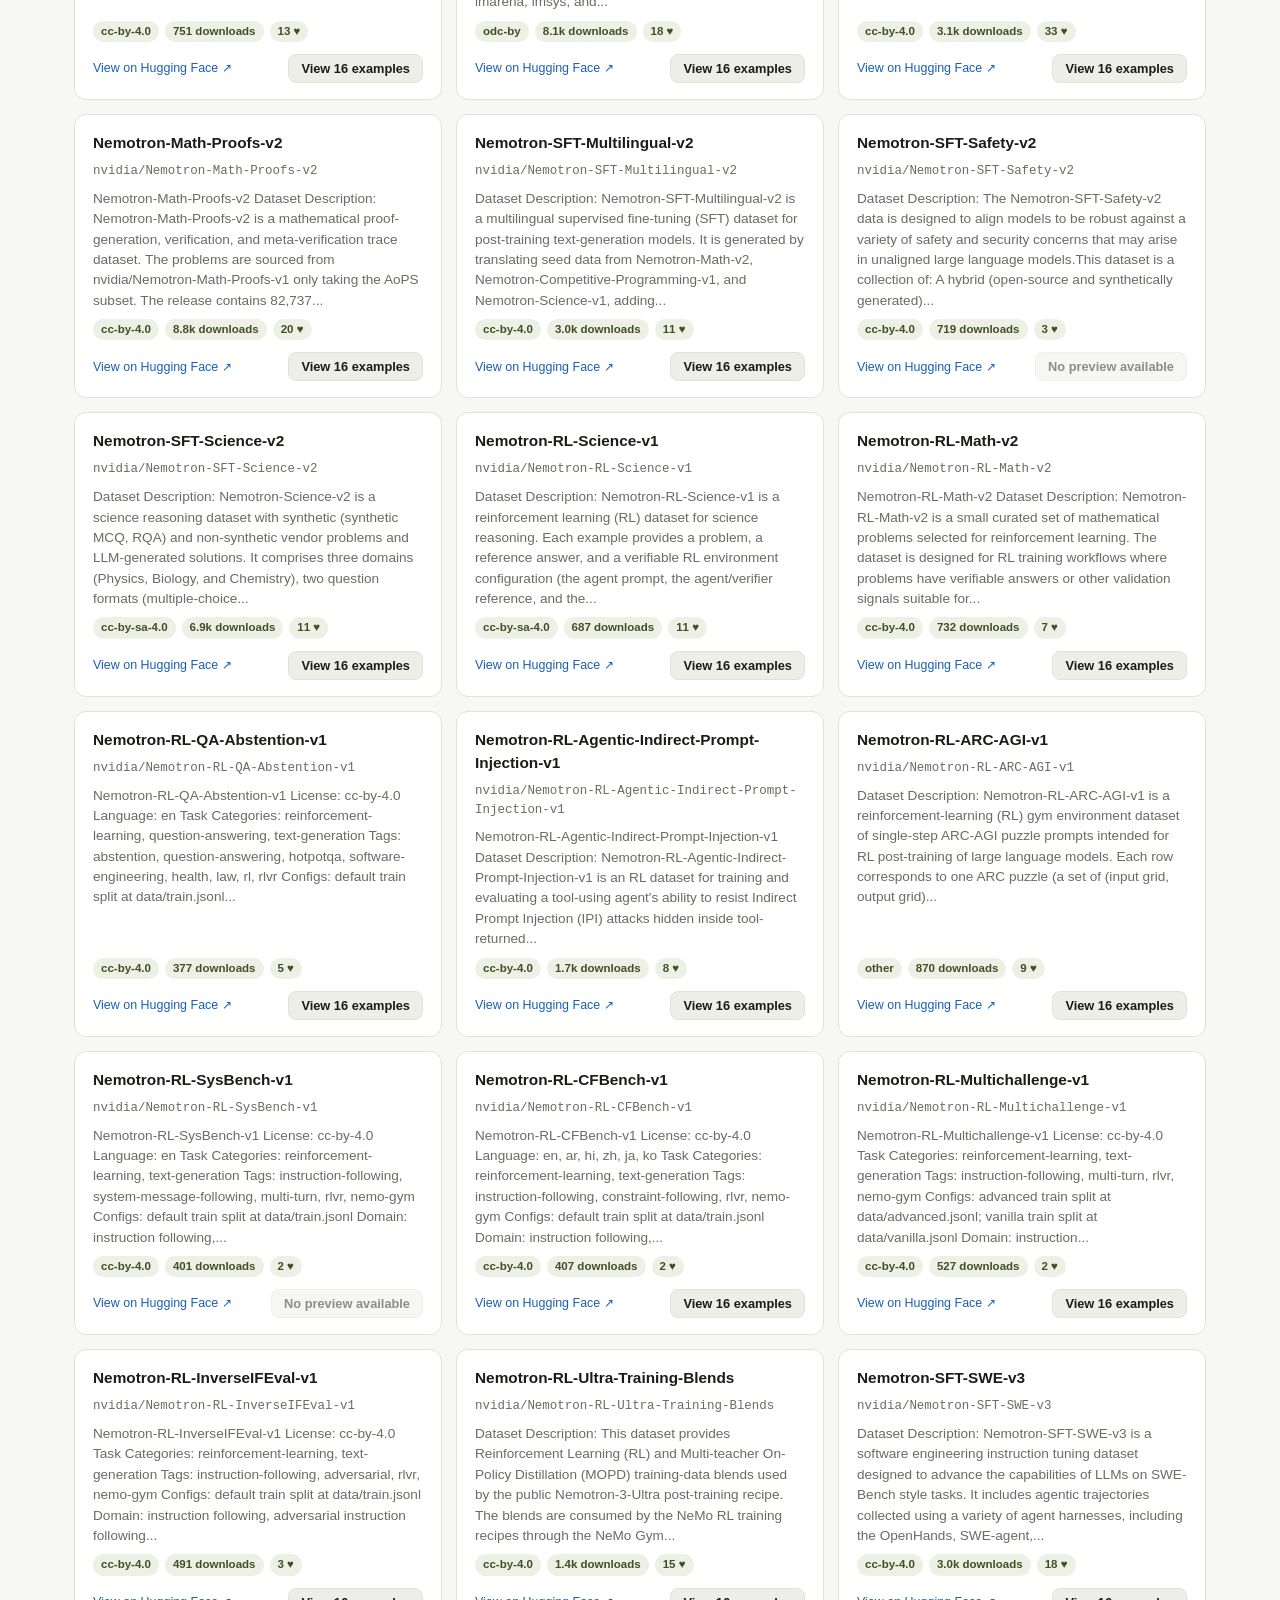
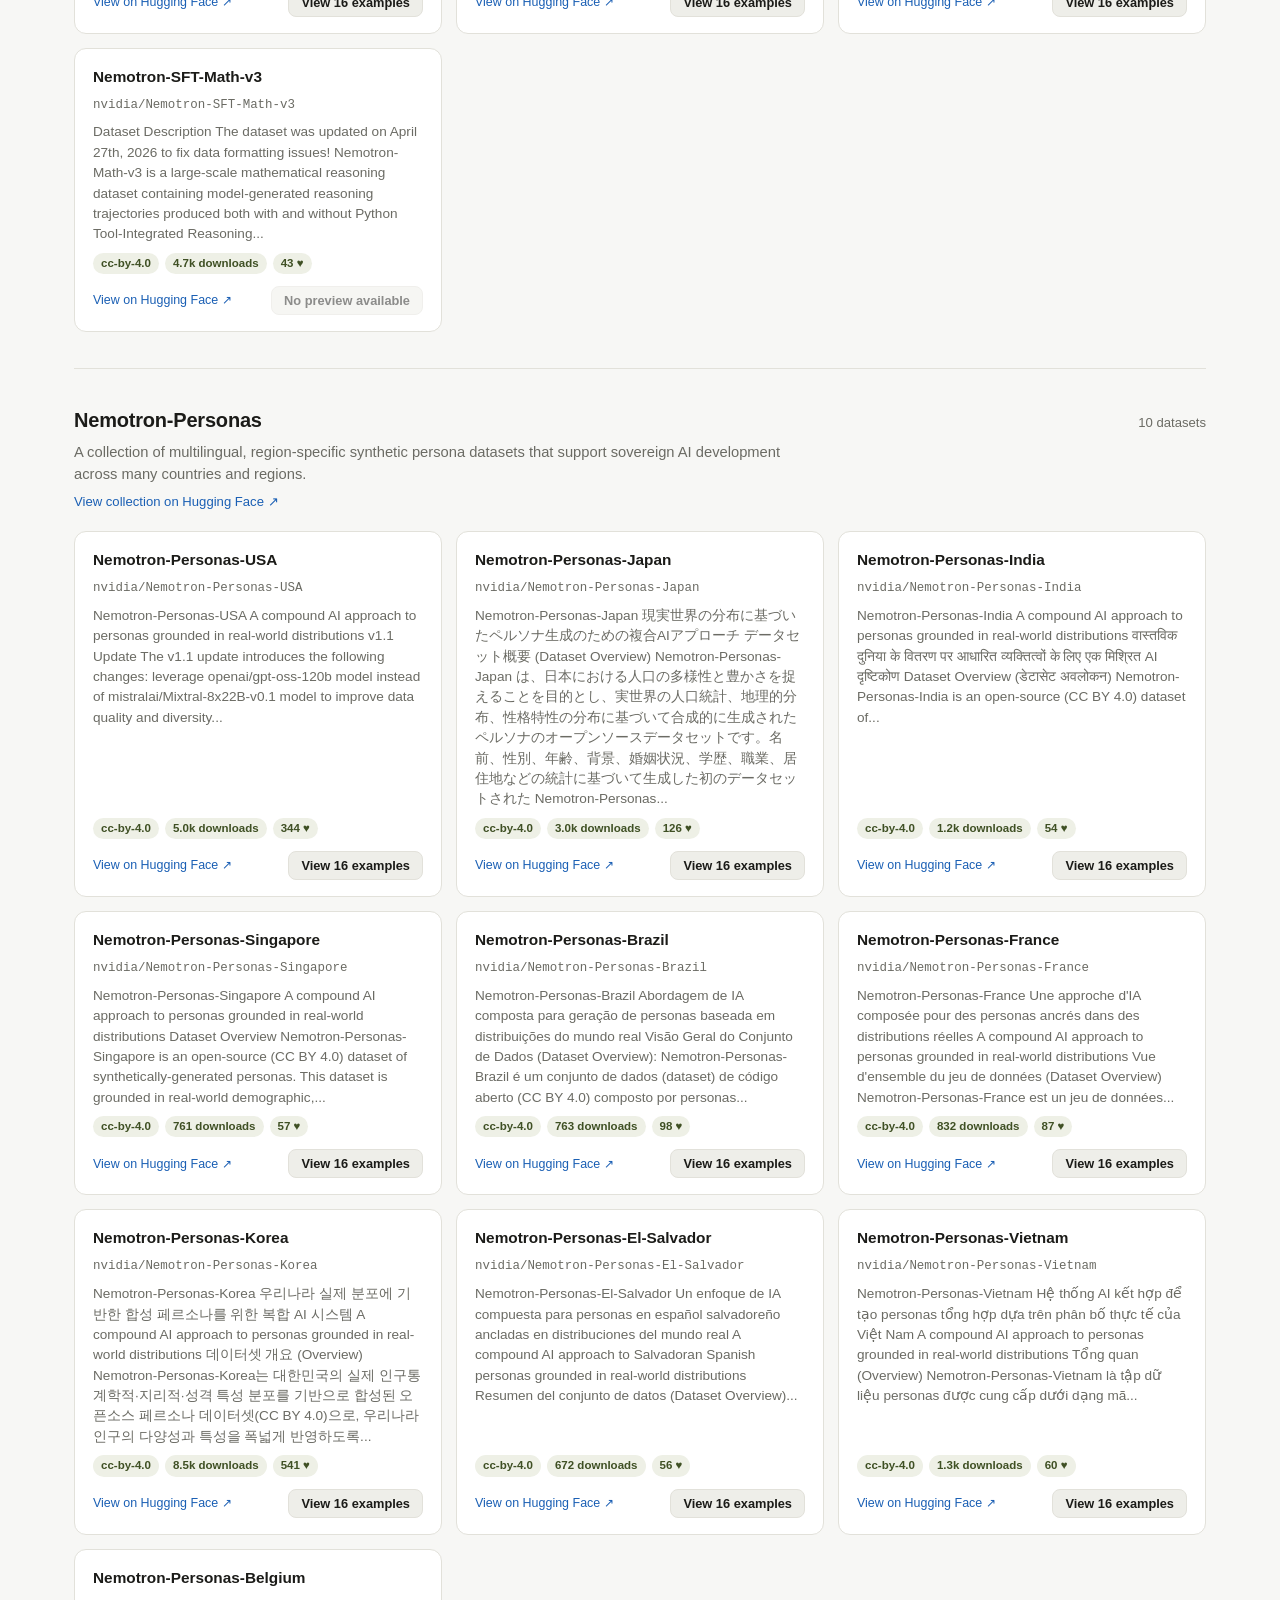
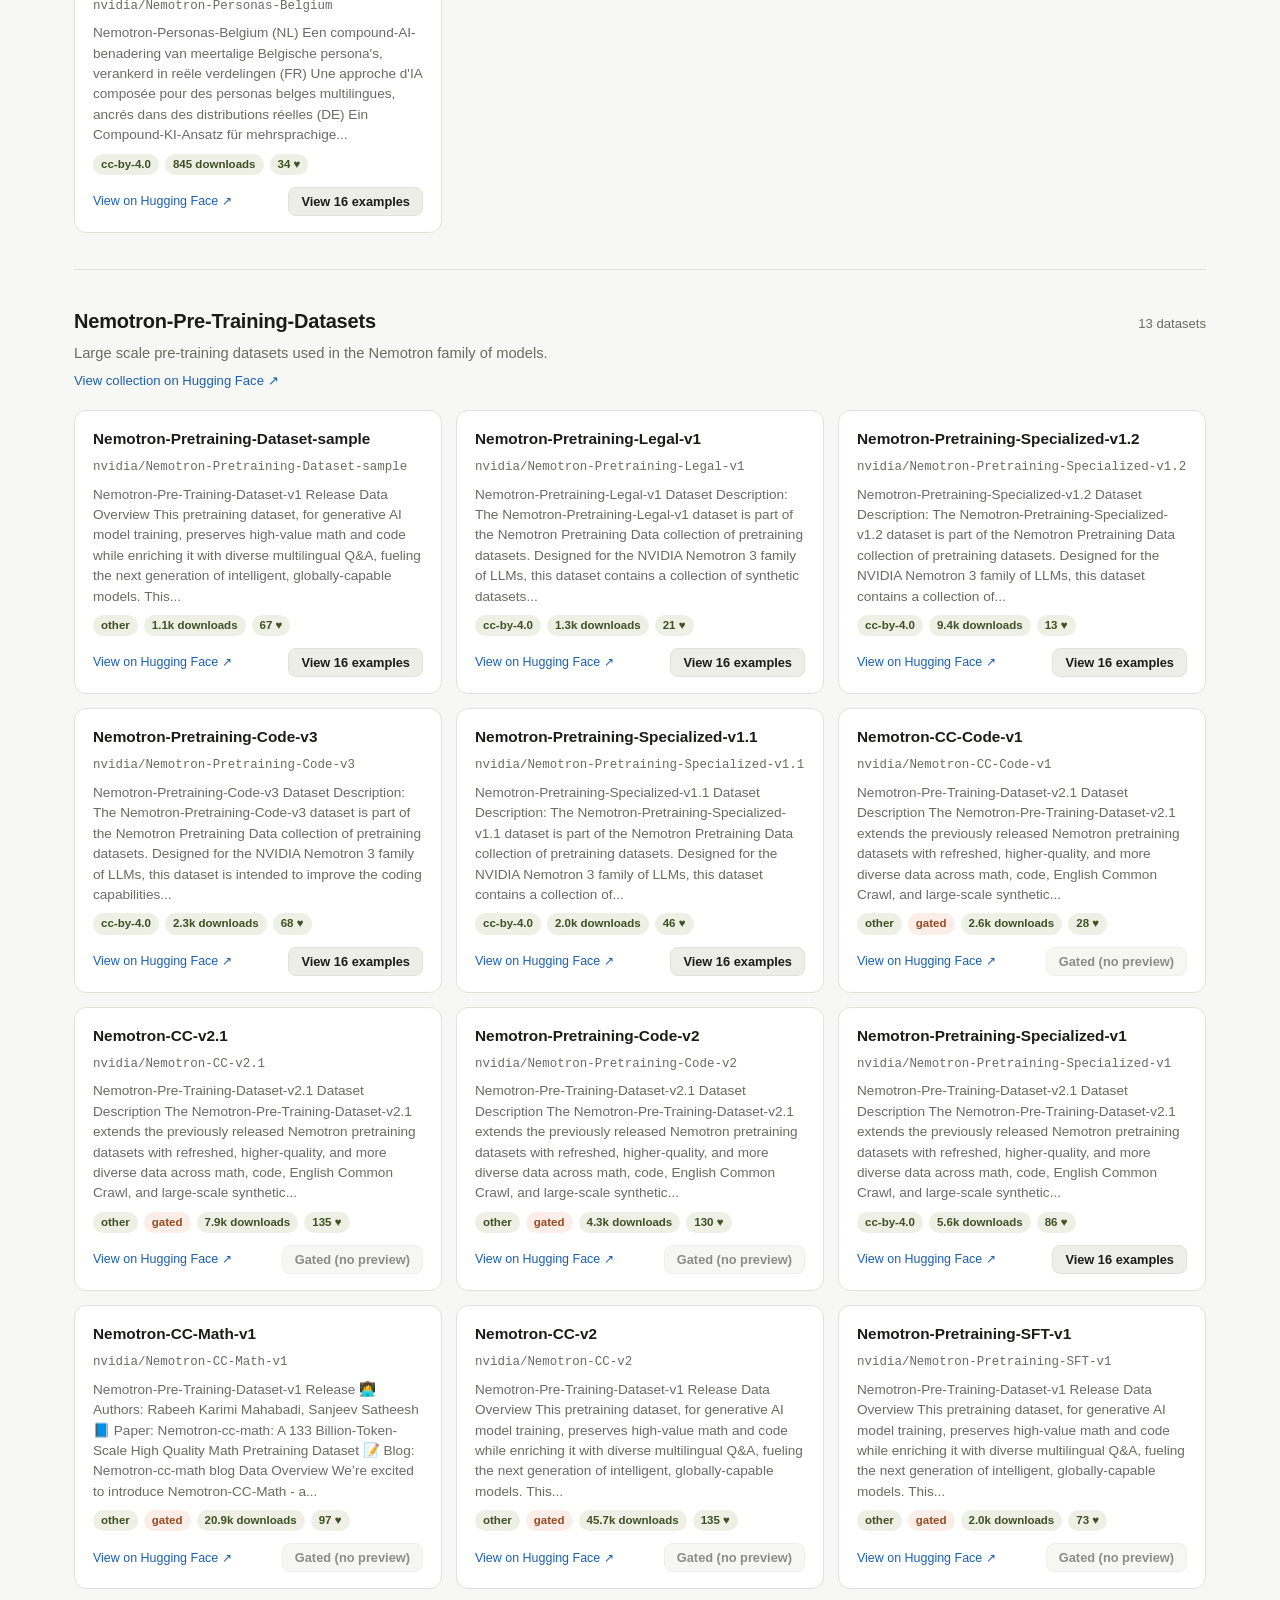
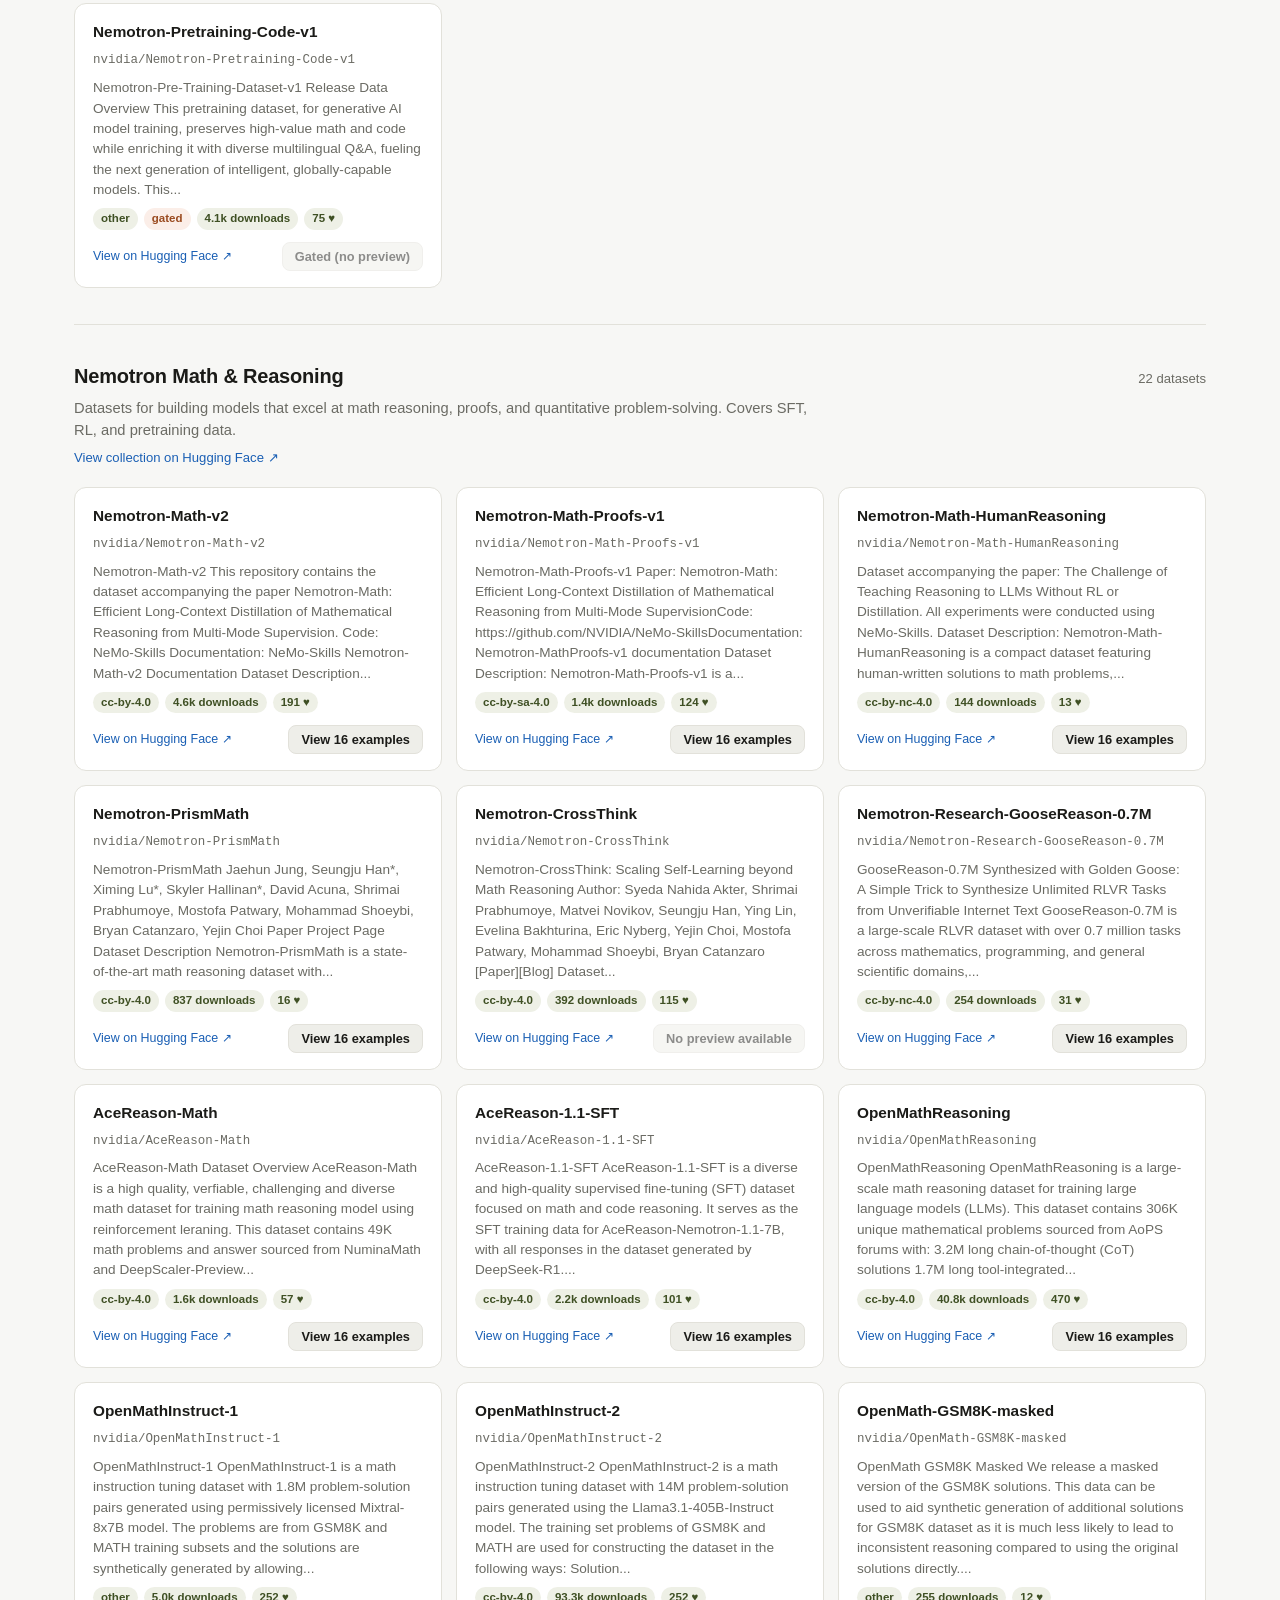
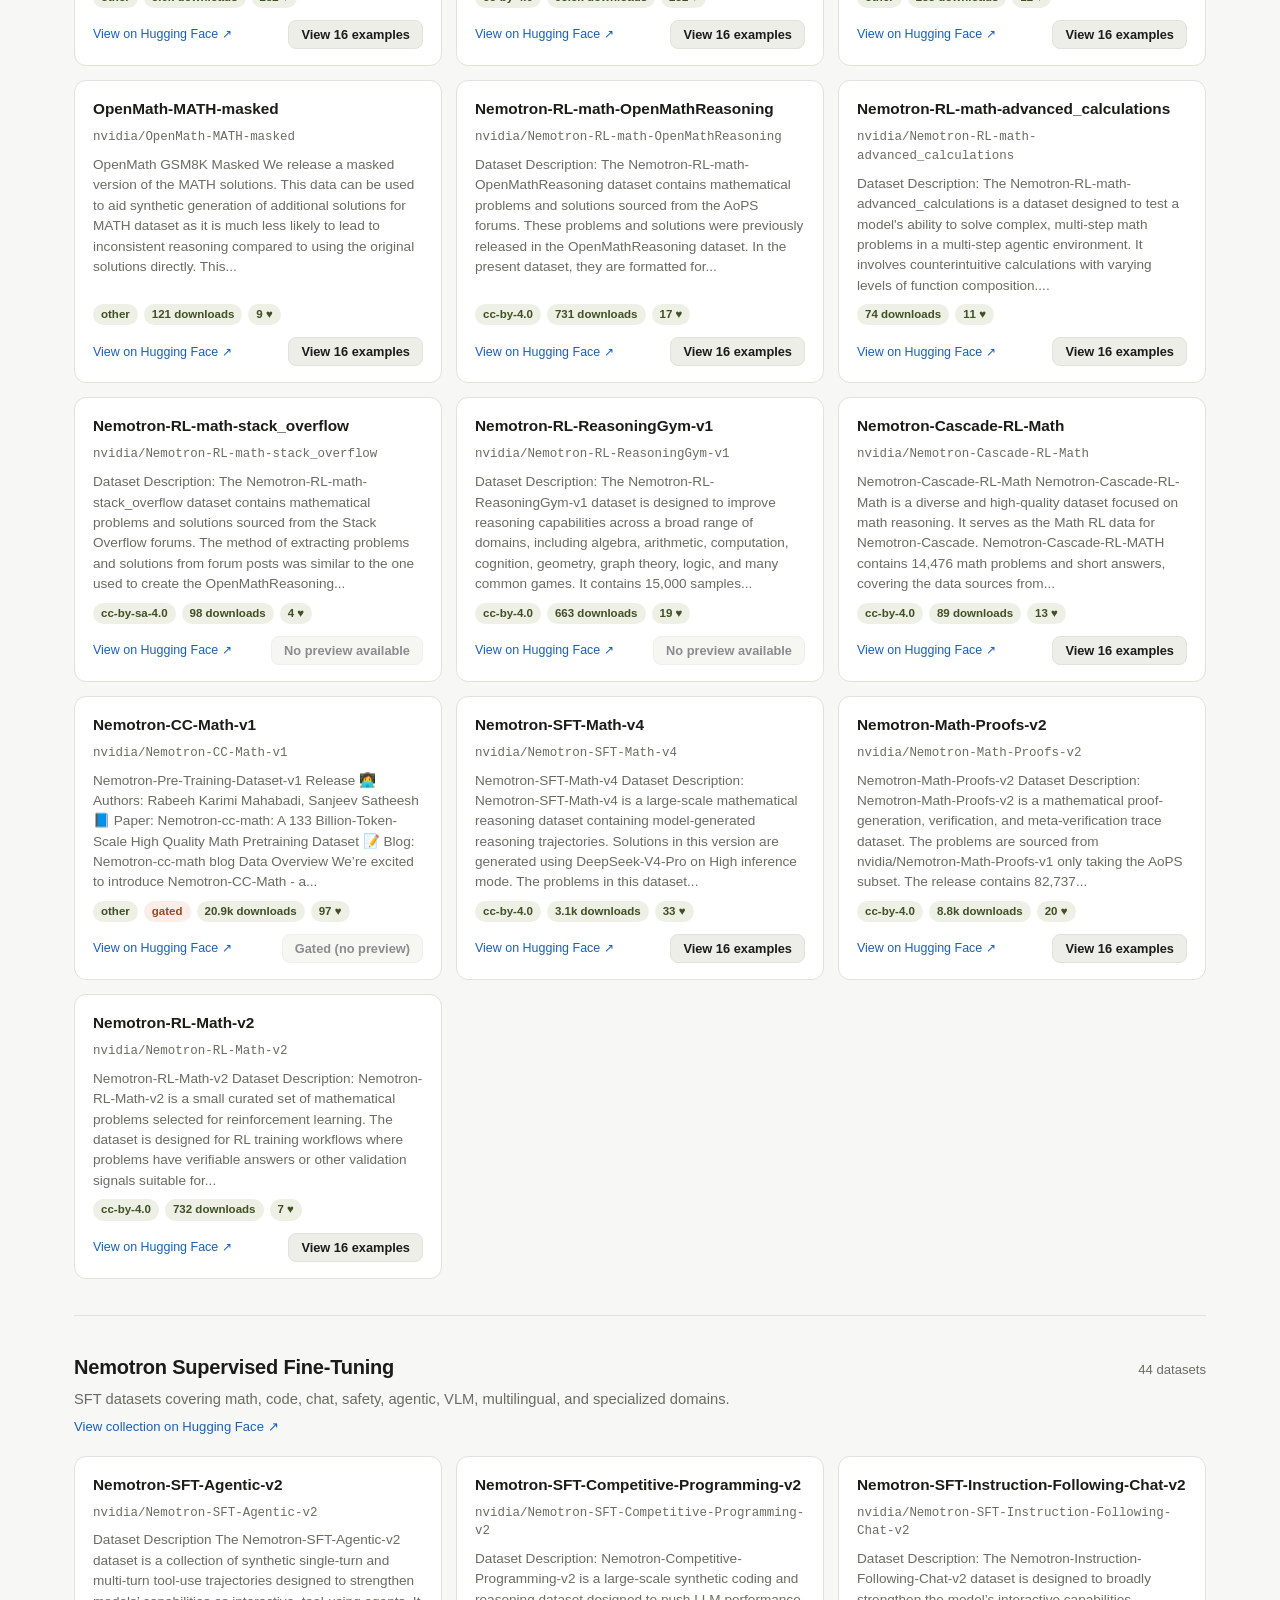
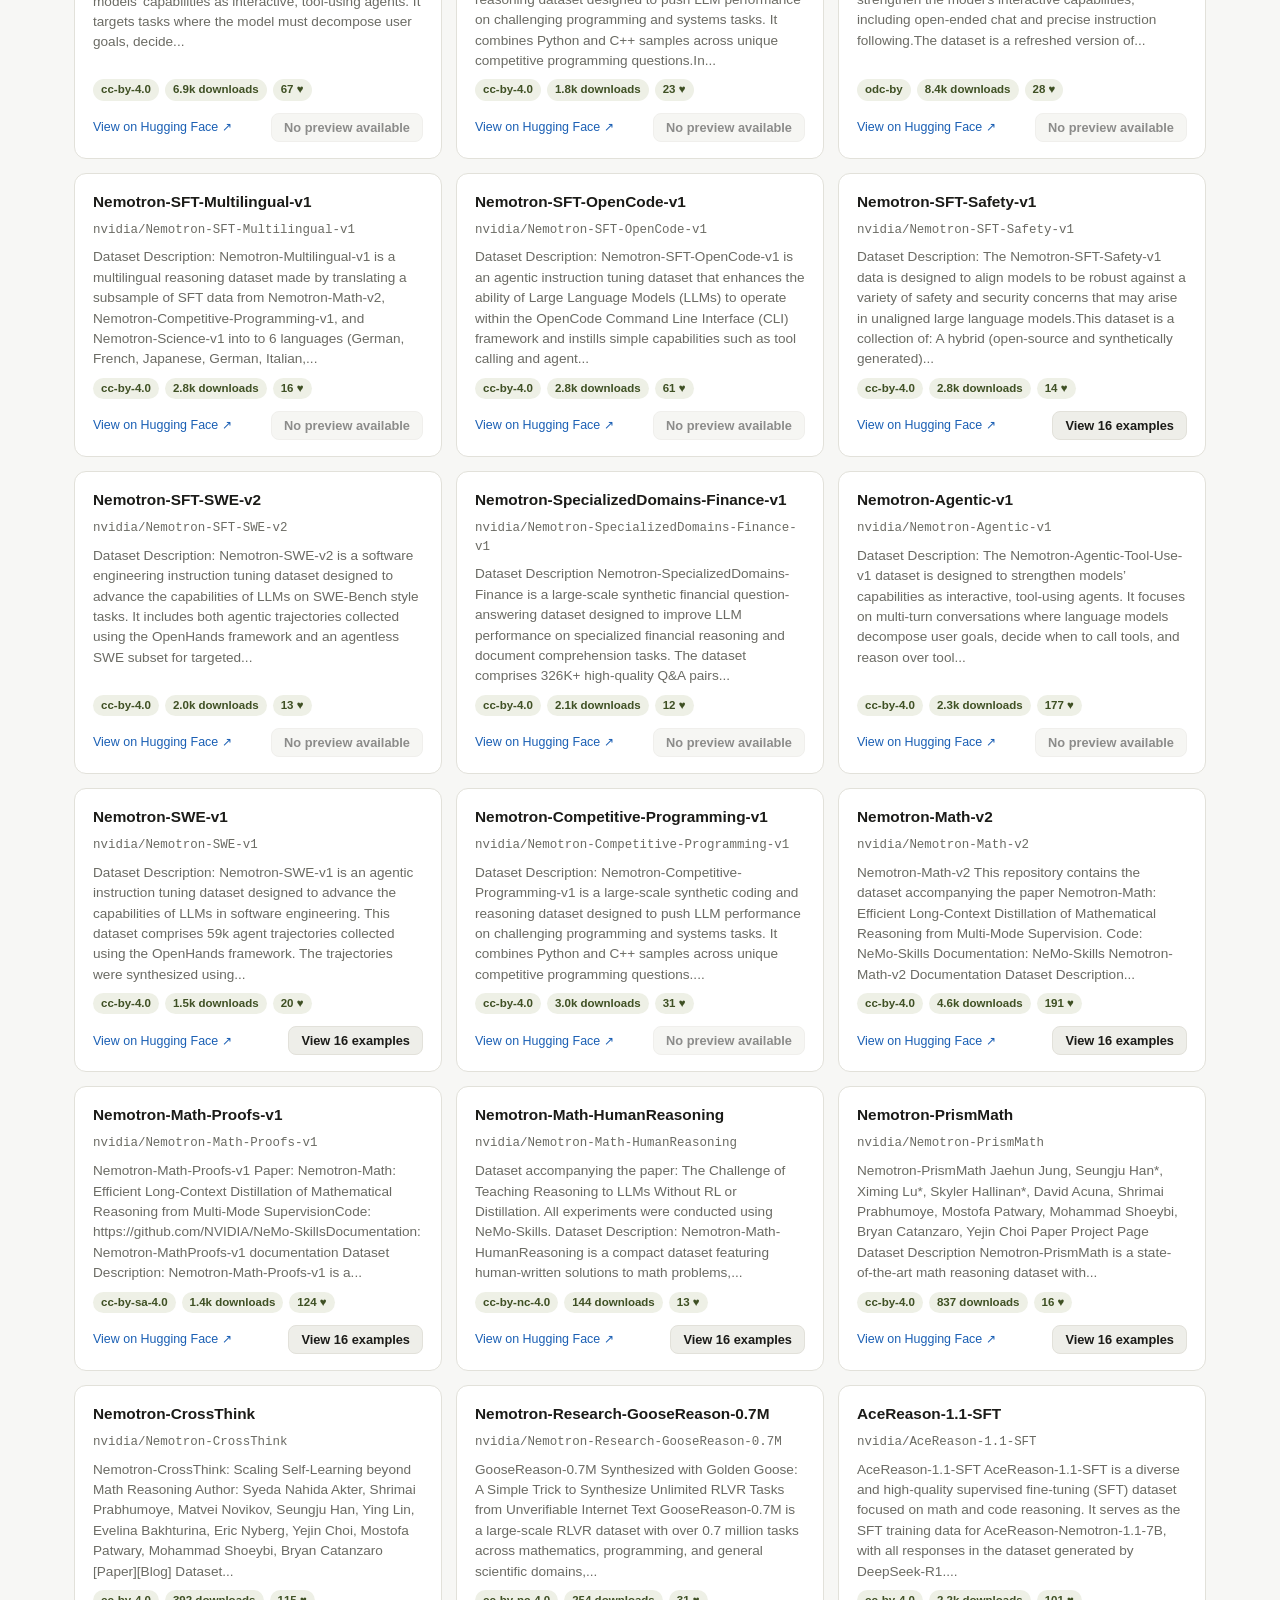
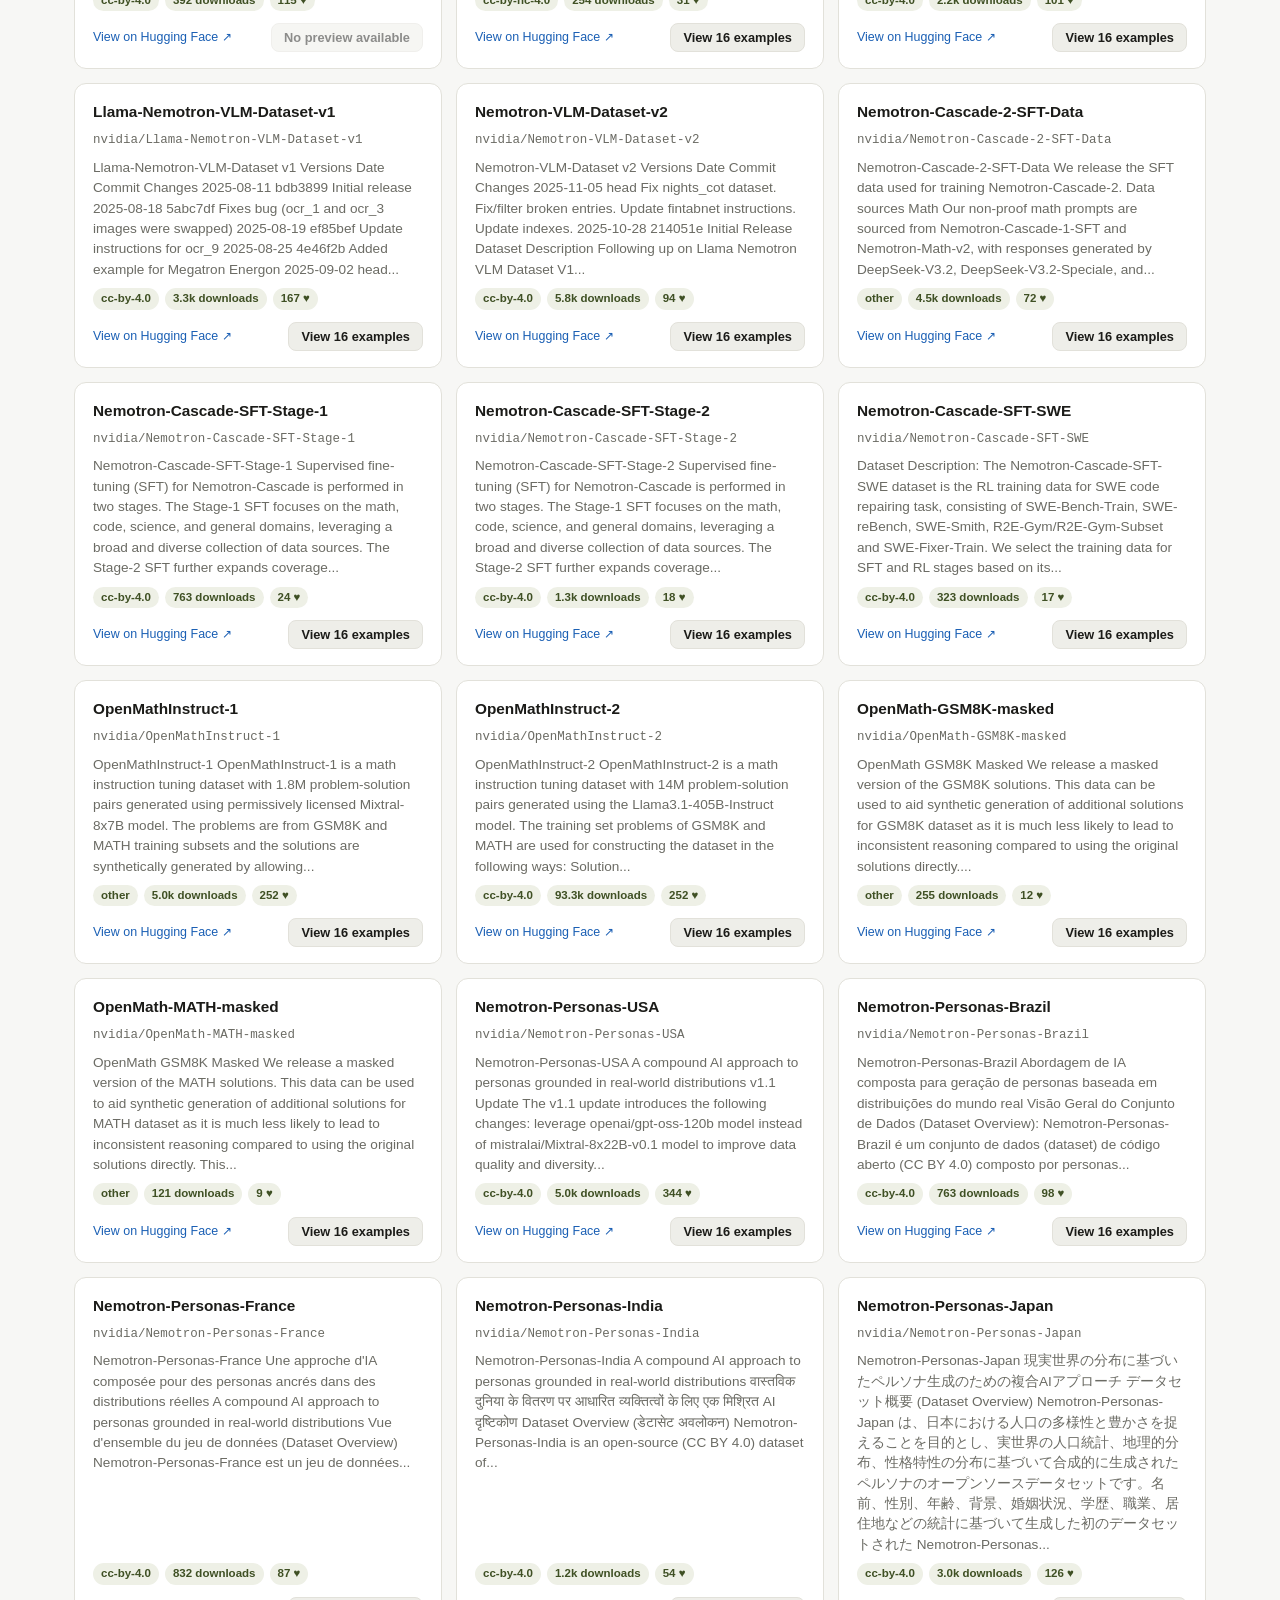
==== commit 33981a6b: "Show Nemotron family's founding year on the landing page Verified via the HF API: nvidia/nemotron-3-" ====
--- a/index.html
+++ b/index.html
@@ -24,7 +24,7 @@
     <section class="intro">
       <div class="intro-card">
         <div class="intro-badge">Currently featuring</div>
-        <h1>NVIDIA Nemotron</h1>
+        <h1>NVIDIA Nemotron <span class="year-badge">since 2023</span></h1>
         <p>
           Every dataset collection NVIDIA has published for the Nemotron model family, pulled live from the
           <a id="source-link" href="https://huggingface.co/nvidia/collections?search=nemotron" target="_blank" rel="noopener">Hugging Face Hub collections API</a>,
--- a/style.css
+++ b/style.css
@@ -125,6 +125,22 @@
   margin: 0 0 10px;
   font-size: 1.7rem;
   letter-spacing: -0.01em;
+  display: flex;
+  align-items: baseline;
+  gap: 10px;
+  flex-wrap: wrap;
+}
+
+.year-badge {
+  font-size: 0.7rem;
+  font-weight: 700;
+  text-transform: uppercase;
+  letter-spacing: 0.04em;
+  color: var(--text-muted);
+  background: var(--bg-sunken);
+  border: 1px solid var(--border);
+  padding: 3px 9px;
+  border-radius: 999px;
 }
 
 .intro-card p {
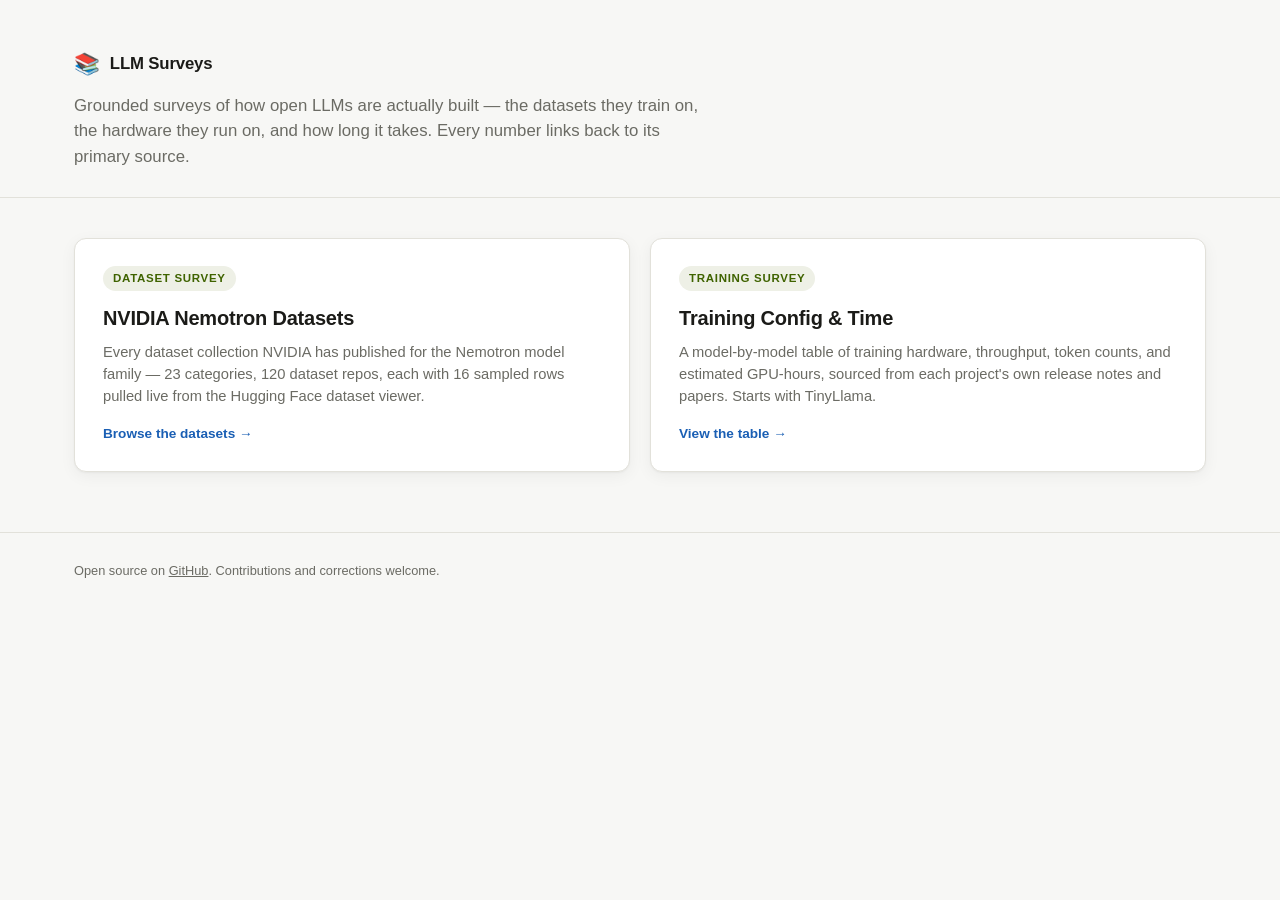
==== commit 554194fb: "Repurpose repo as LLM Surveys hub; add training config & time survey Restructures the site from a si" ====
--- a/index.html
+++ b/index.html
@@ -3,61 +3,44 @@
 <head>
   <meta charset="utf-8" />
   <meta name="viewport" content="width=device-width, initial-scale=1" />
-  <title>LLM Dataset Explorer</title>
-  <meta name="description" content="Browse and sample the datasets behind open LLM model families, starting with NVIDIA Nemotron." />
-  <link rel="icon" href="data:image/svg+xml,<svg xmlns=%22http://www.w3.org/2000/svg%22 viewBox=%220 0 100 100%22><text y=%22.9em%22 font-size=%2290%22>🧬</text></svg>" />
+  <title>LLM Surveys</title>
+  <meta name="description" content="Surveys of open LLM training: datasets used, training configs, and compute cost, grounded in primary sources." />
+  <link rel="icon" href="data:image/svg+xml,<svg xmlns=%22http://www.w3.org/2000/svg%22 viewBox=%220 0 100 100%22><text y=%22.9em%22 font-size=%2290%22>📚</text></svg>" />
   <link rel="stylesheet" href="style.css" />
 </head>
 <body>
   <header class="site-header">
     <div class="wrap">
       <div class="brand">
-        <span class="brand-mark">🧬</span>
-        <span class="brand-name">LLM Dataset Explorer</span>
+        <span class="brand-mark">📚</span>
+        <span class="brand-name">LLM Surveys</span>
       </div>
-      <p class="tagline">The datasets behind open LLM model families &mdash; browsable, linked to source, sampled row-by-row.</p>
-      <div id="stats" class="stats" aria-live="polite"></div>
+      <p class="tagline">Grounded surveys of how open LLMs are actually built &mdash; the datasets they train on, the hardware they run on, and how long it takes. Every number links back to its primary source.</p>
     </div>
   </header>
 
   <main class="wrap">
-    <section class="intro">
-      <div class="intro-card">
-        <div class="intro-badge">Currently featuring</div>
-        <h1>NVIDIA Nemotron <span class="year-badge">since 2023</span></h1>
-        <p>
-          Every dataset collection NVIDIA has published for the Nemotron model family, pulled live from the
-          <a id="source-link" href="https://huggingface.co/nvidia/collections?search=nemotron" target="_blank" rel="noopener">Hugging Face Hub collections API</a>,
-          grouped exactly as NVIDIA groups them &mdash; pre-training, post-training, and topic-specific sets like math, code, safety, and agentic tool-use.
-          Each dataset links back to its Hugging Face page and shows 16 sampled rows pulled straight from the dataset viewer, no download required.
-        </p>
-        <div class="controls">
-          <input id="search" type="search" placeholder="Filter datasets by name, e.g. &ldquo;math&rdquo; or &ldquo;code&rdquo;&hellip;" aria-label="Filter datasets" />
-        </div>
-        <nav id="category-nav" class="category-nav" aria-label="Jump to category"></nav>
-      </div>
-    </section>
+    <div class="survey-grid">
+      <a class="survey-card" href="datasets/">
+        <span class="survey-card-badge">Dataset survey</span>
+        <h2>NVIDIA Nemotron Datasets</h2>
+        <p>Every dataset collection NVIDIA has published for the Nemotron model family &mdash; 23 categories, 120 dataset repos, each with 16 sampled rows pulled live from the Hugging Face dataset viewer.</p>
+        <span class="cta">Browse the datasets &rarr;</span>
+      </a>
 
-    <section id="categories"></section>
+      <a class="survey-card" href="training/">
+        <span class="survey-card-badge">Training survey</span>
+        <h2>Training Config &amp; Time</h2>
+        <p>A model-by-model table of training hardware, throughput, token counts, and estimated GPU-hours, sourced from each project's own release notes and papers. Starts with TinyLlama.</p>
+        <span class="cta">View the table &rarr;</span>
+      </a>
+    </div>
   </main>
 
   <footer class="site-footer">
     <div class="wrap">
-      <p>Data pulled via the Hugging Face Hub API and the <a href="https://datasets-server.huggingface.co" target="_blank" rel="noopener">datasets-server rows API</a>. Sample rows belong to their original dataset authors and licenses &mdash; follow each dataset's link for full terms.</p>
-      <p id="generated-at"></p>
+      <p>Open source on <a href="https://github.com/lizhieffe/llm-surveys" target="_blank" rel="noopener">GitHub</a>. Contributions and corrections welcome.</p>
     </div>
   </footer>
-
-  <div id="modal-backdrop" class="modal-backdrop" hidden>
-    <div id="modal" class="modal" role="dialog" aria-modal="true" aria-labelledby="modal-title">
-      <div class="modal-header">
-        <h2 id="modal-title"></h2>
-        <button id="modal-close" class="icon-btn" aria-label="Close">✕</button>
-      </div>
-      <div id="modal-body" class="modal-body"></div>
-    </div>
-  </div>
-
-  <script src="app.js"></script>
 </body>
 </html>
--- a/style.css
+++ b/style.css
@@ -5,7 +5,7 @@
   --text: #1b1b18;
   --text-muted: #6b6b64;
   --border: #e2e1da;
-  --accent: #76b900; /* nvidia green, used sparingly */
+  --accent: #76b900;
   --accent-ink: #3f6300;
   --link: #1a5fb4;
   --code-bg: #f1f0ea;
@@ -13,8 +13,6 @@
   --radius: 12px;
   --badge-bg: #eef0e6;
   --badge-text: #3f5024;
-  --gated-bg: #fbeee8;
-  --gated-text: #9a4a1f;
   --font: -apple-system, BlinkMacSystemFont, "Segoe UI", Inter, Roboto, Helvetica, Arial, sans-serif;
   --mono: ui-monospace, SFMono-Regular, "SF Mono", Menlo, Consolas, monospace;
 }
@@ -34,13 +32,10 @@
     --shadow: 0 1px 2px rgba(0, 0, 0, 0.3), 0 4px 20px rgba(0, 0, 0, 0.35);
     --badge-bg: #23281c;
     --badge-text: #b6d98a;
-    --gated-bg: #2c2019;
-    --gated-text: #e0a17a;
   }
 }
 
 * { box-sizing: border-box; }
-
 html { color-scheme: light dark; }
 
 body {
@@ -76,6 +71,14 @@
   letter-spacing: -0.01em;
 }
 
+.brand a {
+  color: inherit;
+  text-decoration: none;
+  display: flex;
+  align-items: center;
+  gap: 10px;
+}
+
 .brand-mark { font-size: 1.3rem; }
 
 .tagline {
@@ -85,30 +88,38 @@
   font-size: 1.05rem;
 }
 
-.stats {
-  margin-top: 18px;
-  display: flex;
+.crumbs {
+  margin: 14px 0 0;
+  font-size: 0.85rem;
+  color: var(--text-muted);
+}
+
+.crumbs a { text-decoration: none; }
+
+/* Survey hub grid */
+
+.survey-grid {
+  display: grid;
+  grid-template-columns: repeat(auto-fit, minmax(320px, 1fr));
   gap: 20px;
-  flex-wrap: wrap;
-  font-size: 0.88rem;
-  color: var(--text-muted);
-}
-
-.stats strong { color: var(--text); font-weight: 650; }
-
-/* Intro card */
-
-.intro { padding: 32px 0 8px; }
-
-.intro-card {
+  padding: 40px 0 60px;
+}
+
+.survey-card {
+  display: block;
   background: var(--bg-elevated);
   border: 1px solid var(--border);
   border-radius: var(--radius);
-  padding: 28px 32px;
+  padding: 26px 28px;
+  text-decoration: none;
+  color: var(--text);
   box-shadow: var(--shadow);
-}
-
-.intro-badge {
+  transition: border-color 0.15s ease;
+}
+
+.survey-card:hover { border-color: var(--accent); }
+
+.survey-card-badge {
   display: inline-block;
   font-size: 0.72rem;
   font-weight: 700;
@@ -118,199 +129,102 @@
   background: var(--badge-bg);
   padding: 4px 10px;
   border-radius: 999px;
-  margin-bottom: 10px;
-}
-
-.intro-card h1 {
-  margin: 0 0 10px;
-  font-size: 1.7rem;
+  margin-bottom: 12px;
+}
+
+.survey-card h2 {
+  margin: 0 0 8px;
+  font-size: 1.25rem;
   letter-spacing: -0.01em;
-  display: flex;
-  align-items: baseline;
-  gap: 10px;
-  flex-wrap: wrap;
-}
-
-.year-badge {
-  font-size: 0.7rem;
-  font-weight: 700;
+}
+
+.survey-card p {
+  margin: 0 0 14px;
+  color: var(--text-muted);
+  font-size: 0.92rem;
+}
+
+.survey-card .cta {
+  font-size: 0.85rem;
+  font-weight: 600;
+  color: var(--link);
+}
+
+/* Data table (training survey etc.) */
+
+.table-scroll {
+  overflow-x: auto;
+  border: 1px solid var(--border);
+  border-radius: var(--radius);
+  background: var(--bg-elevated);
+  box-shadow: var(--shadow);
+  margin: 24px 0 40px;
+}
+
+table.data-table {
+  border-collapse: collapse;
+  width: 100%;
+  min-width: 980px;
+  font-size: 0.86rem;
+}
+
+table.data-table th,
+table.data-table td {
+  padding: 12px 16px;
+  text-align: left;
+  border-bottom: 1px solid var(--border);
+  vertical-align: top;
+}
+
+table.data-table th {
+  background: var(--bg-sunken);
+  font-size: 0.72rem;
   text-transform: uppercase;
   letter-spacing: 0.04em;
   color: var(--text-muted);
-  background: var(--bg-sunken);
-  border: 1px solid var(--border);
-  padding: 3px 9px;
-  border-radius: 999px;
-}
-
-.intro-card p {
-  margin: 0 0 20px;
-  color: var(--text-muted);
-  max-width: 78ch;
-}
-
-.controls { margin-bottom: 18px; }
-
-#search {
-  width: 100%;
-  max-width: 420px;
-  padding: 10px 14px;
-  border-radius: 9px;
-  border: 1px solid var(--border);
-  background: var(--bg-sunken);
-  color: var(--text);
-  font-size: 0.95rem;
-}
-
-#search:focus {
-  outline: 2px solid var(--accent);
-  outline-offset: 1px;
-}
-
-.category-nav {
-  display: flex;
-  flex-wrap: wrap;
-  gap: 6px;
-}
-
-.category-nav a {
-  font-size: 0.78rem;
-  color: var(--text-muted);
-  text-decoration: none;
-  background: var(--bg-sunken);
-  border: 1px solid var(--border);
-  padding: 4px 10px;
-  border-radius: 999px;
-}
-
-.category-nav a:hover { color: var(--text); border-color: var(--accent); }
-
-/* Categories */
-
-#categories { padding: 24px 0 60px; }
-
-.category {
-  padding: 36px 0;
-  border-bottom: 1px solid var(--border);
-  scroll-margin-top: 20px;
-}
-
-.category:last-child { border-bottom: none; }
-
-.category-head {
-  display: flex;
-  align-items: baseline;
-  justify-content: space-between;
-  gap: 16px;
-  flex-wrap: wrap;
-  margin-bottom: 6px;
-}
-
-.category-head h2 {
-  margin: 0;
-  font-size: 1.25rem;
+  font-weight: 700;
+  white-space: nowrap;
+  position: sticky;
+  top: 0;
+}
+
+table.data-table tr:last-child td { border-bottom: none; }
+table.data-table tr:hover td { background: var(--bg-sunken); }
+
+table.data-table td.model-name { font-weight: 650; white-space: nowrap; }
+table.data-table td.model-name a { text-decoration: none; color: var(--text); }
+table.data-table td.model-name a:hover { color: var(--link); }
+
+table.data-table td.mono { font-family: var(--mono); font-size: 0.8rem; white-space: nowrap; }
+
+table.data-table .cell-note {
+  display: block;
+  color: var(--text-muted);
+  font-size: 0.76rem;
+  margin-top: 2px;
+}
+
+.footnote {
+  font-size: 0.82rem;
+  color: var(--text-muted);
+  max-width: 90ch;
+}
+
+.footnote code { font-family: var(--mono); background: var(--code-bg); padding: 1px 5px; border-radius: 4px; }
+
+.page-section { padding: 8px 0 8px; }
+
+.page-section h1 {
+  font-size: 1.5rem;
   letter-spacing: -0.01em;
-}
-
-.category-count {
-  font-size: 0.82rem;
-  color: var(--text-muted);
-  white-space: nowrap;
-}
-
-.category-desc {
-  margin: 6px 0 4px;
-  color: var(--text-muted);
-  font-size: 0.92rem;
-  max-width: 90ch;
-}
-
-.category-link {
-  font-size: 0.82rem;
-  text-decoration: none;
-}
-
-.dataset-grid {
-  margin-top: 18px;
-  display: grid;
-  grid-template-columns: repeat(auto-fill, minmax(280px, 1fr));
-  gap: 14px;
-}
-
-.dataset-card {
-  background: var(--bg-elevated);
-  border: 1px solid var(--border);
-  border-radius: var(--radius);
-  padding: 16px 18px;
-  display: flex;
-  flex-direction: column;
-  gap: 8px;
-}
-
-.dataset-card-title {
-  font-weight: 650;
-  font-size: 0.96rem;
-  word-break: break-word;
-}
-
-.dataset-card-title a { text-decoration: none; color: var(--text); }
-.dataset-card-title a:hover { color: var(--link); }
-
-.dataset-owner {
-  font-size: 0.78rem;
-  color: var(--text-muted);
-  font-family: var(--mono);
-}
-
-.dataset-desc {
-  font-size: 0.85rem;
-  color: var(--text-muted);
-  flex-grow: 1;
-}
-
-.badges {
-  display: flex;
-  flex-wrap: wrap;
-  gap: 6px;
-  font-size: 0.72rem;
-}
-
-.badge {
-  background: var(--badge-bg);
-  color: var(--badge-text);
-  padding: 2px 8px;
-  border-radius: 999px;
-  font-weight: 600;
-  white-space: nowrap;
-}
-
-.badge.gated { background: var(--gated-bg); color: var(--gated-text); }
-
-.card-actions {
-  display: flex;
-  justify-content: space-between;
-  align-items: center;
-  margin-top: 4px;
-}
-
-.card-actions a {
-  font-size: 0.78rem;
-  text-decoration: none;
-}
-
-.view-samples-btn {
-  font-size: 0.8rem;
-  font-weight: 600;
-  padding: 6px 12px;
-  border-radius: 8px;
-  border: 1px solid var(--border);
-  background: var(--bg-sunken);
-  color: var(--text);
-  cursor: pointer;
-}
-
-.view-samples-btn:hover { border-color: var(--accent); }
-.view-samples-btn:disabled { opacity: 0.5; cursor: not-allowed; }
+  margin: 32px 0 8px;
+}
+
+.page-section > .lede {
+  color: var(--text-muted);
+  max-width: 80ch;
+  margin: 0 0 4px;
+}
 
 /* Footer */
 
@@ -321,136 +235,5 @@
   font-size: 0.8rem;
 }
 
+.site-footer a { color: var(--text-muted); }
 .site-footer p { margin: 4px 0; }
-
-/* Modal */
-
-.modal-backdrop {
-  position: fixed;
-  inset: 0;
-  background: rgba(10, 10, 8, 0.55);
-  display: flex;
-  align-items: flex-start;
-  justify-content: center;
-  padding: 40px 16px;
-  z-index: 50;
-  overflow-y: auto;
-}
-
-.modal-backdrop[hidden] { display: none; }
-
-.modal {
-  background: var(--bg-elevated);
-  border-radius: var(--radius);
-  max-width: 880px;
-  width: 100%;
-  box-shadow: var(--shadow);
-  border: 1px solid var(--border);
-}
-
-.modal-header {
-  display: flex;
-  align-items: center;
-  justify-content: space-between;
-  padding: 18px 22px;
-  border-bottom: 1px solid var(--border);
-  position: sticky;
-  top: 0;
-  background: var(--bg-elevated);
-  border-radius: var(--radius) var(--radius) 0 0;
-}
-
-.modal-header h2 {
-  margin: 0;
-  font-size: 1.02rem;
-  font-family: var(--mono);
-  word-break: break-word;
-}
-
-.icon-btn {
-  background: none;
-  border: none;
-  font-size: 1.1rem;
-  color: var(--text-muted);
-  cursor: pointer;
-  padding: 4px 8px;
-  border-radius: 6px;
-}
-
-.icon-btn:hover { background: var(--bg-sunken); color: var(--text); }
-
-.modal-body {
-  padding: 20px 22px 26px;
-  max-height: 72vh;
-  overflow-y: auto;
-}
-
-.modal-meta {
-  font-size: 0.82rem;
-  color: var(--text-muted);
-  margin-bottom: 16px;
-}
-
-.example {
-  border: 1px solid var(--border);
-  border-radius: 10px;
-  margin-bottom: 12px;
-  overflow: hidden;
-}
-
-.example-head {
-  background: var(--bg-sunken);
-  padding: 6px 12px;
-  font-size: 0.75rem;
-  font-weight: 700;
-  color: var(--text-muted);
-}
-
-.example-body { padding: 10px 14px; }
-
-.field { margin-bottom: 8px; }
-.field:last-child { margin-bottom: 0; }
-
-.field-key {
-  font-family: var(--mono);
-  font-size: 0.74rem;
-  color: var(--accent-ink);
-  font-weight: 700;
-  margin-bottom: 2px;
-}
-
-.field-value {
-  font-size: 0.86rem;
-  white-space: pre-wrap;
-  word-break: break-word;
-}
-
-.field-value.mono {
-  font-family: var(--mono);
-  background: var(--code-bg);
-  padding: 8px 10px;
-  border-radius: 6px;
-  font-size: 0.78rem;
-  overflow-x: auto;
-}
-
-.expand-toggle {
-  background: none;
-  border: none;
-  color: var(--link);
-  font-size: 0.78rem;
-  cursor: pointer;
-  padding: 4px 0 0;
-  display: block;
-}
-
-.loading, .empty-state {
-  color: var(--text-muted);
-  font-size: 0.9rem;
-  padding: 12px 0;
-}
-
-.status-note {
-  font-size: 0.78rem;
-  color: var(--text-muted);
-}
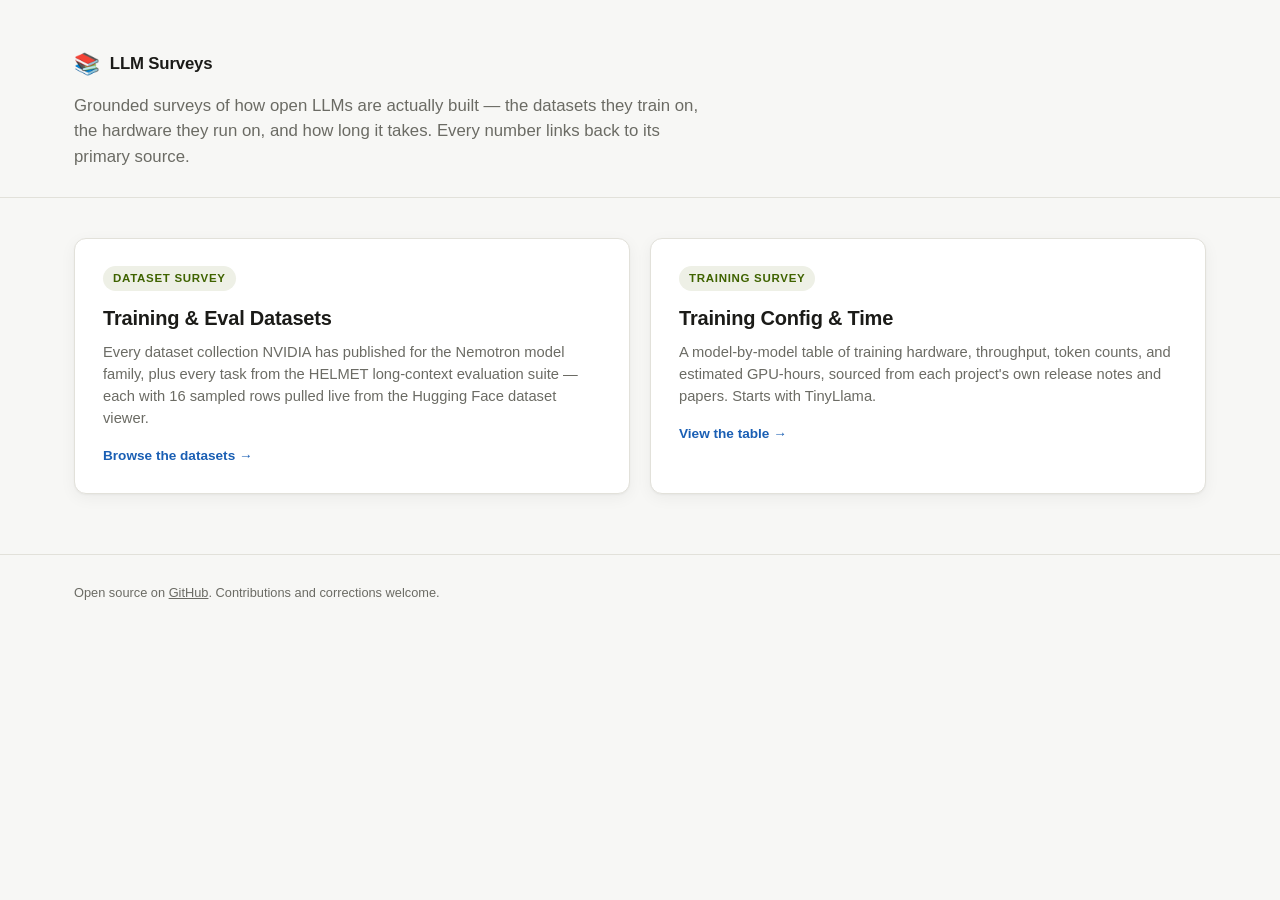
==== commit a3c878cb: "Add HELMET long-context eval benchmark to the dataset survey Adds all 20 task datasets from Table 3 " ====
--- a/index.html
+++ b/index.html
@@ -23,8 +23,8 @@
     <div class="survey-grid">
       <a class="survey-card" href="datasets/">
         <span class="survey-card-badge">Dataset survey</span>
-        <h2>NVIDIA Nemotron Datasets</h2>
-        <p>Every dataset collection NVIDIA has published for the Nemotron model family &mdash; 23 categories, 120 dataset repos, each with 16 sampled rows pulled live from the Hugging Face dataset viewer.</p>
+        <h2>Training &amp; Eval Datasets</h2>
+        <p>Every dataset collection NVIDIA has published for the Nemotron model family, plus every task from the HELMET long-context evaluation suite &mdash; each with 16 sampled rows pulled live from the Hugging Face dataset viewer.</p>
         <span class="cta">Browse the datasets &rarr;</span>
       </a>
 
